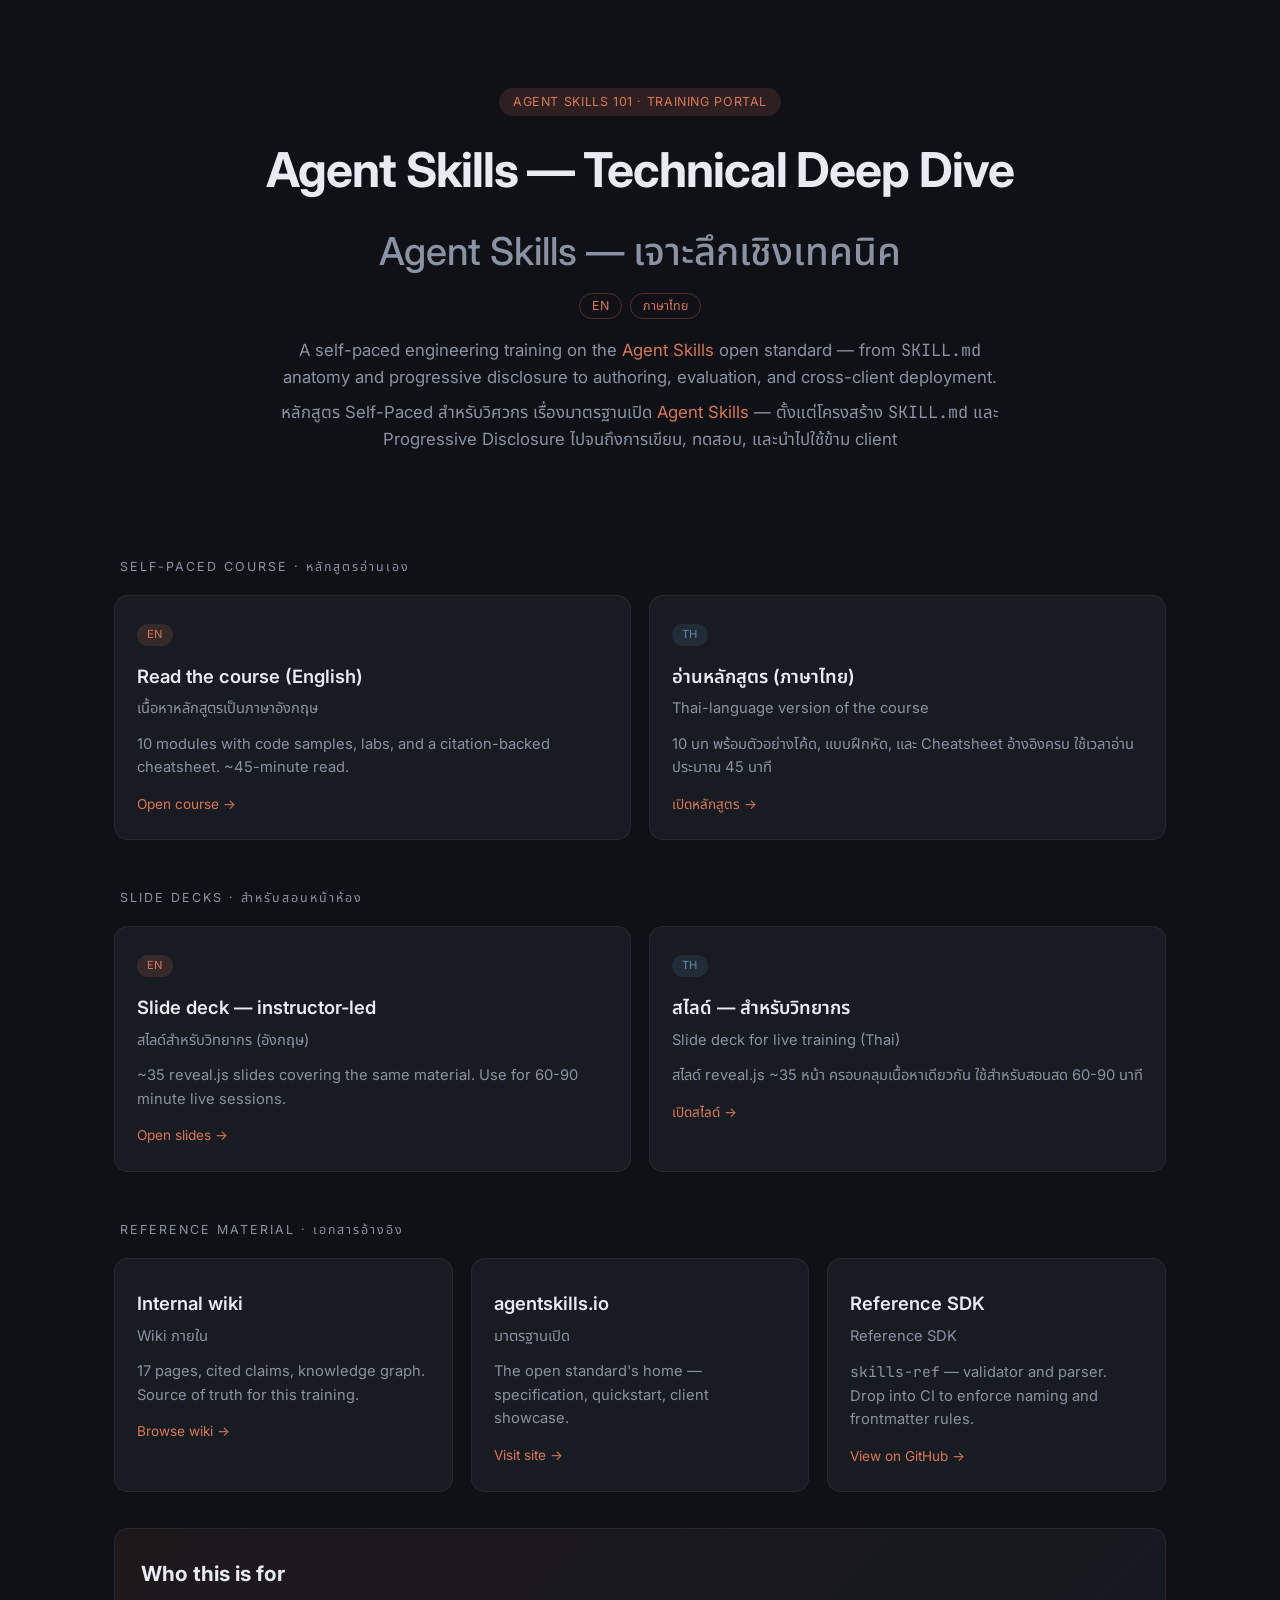
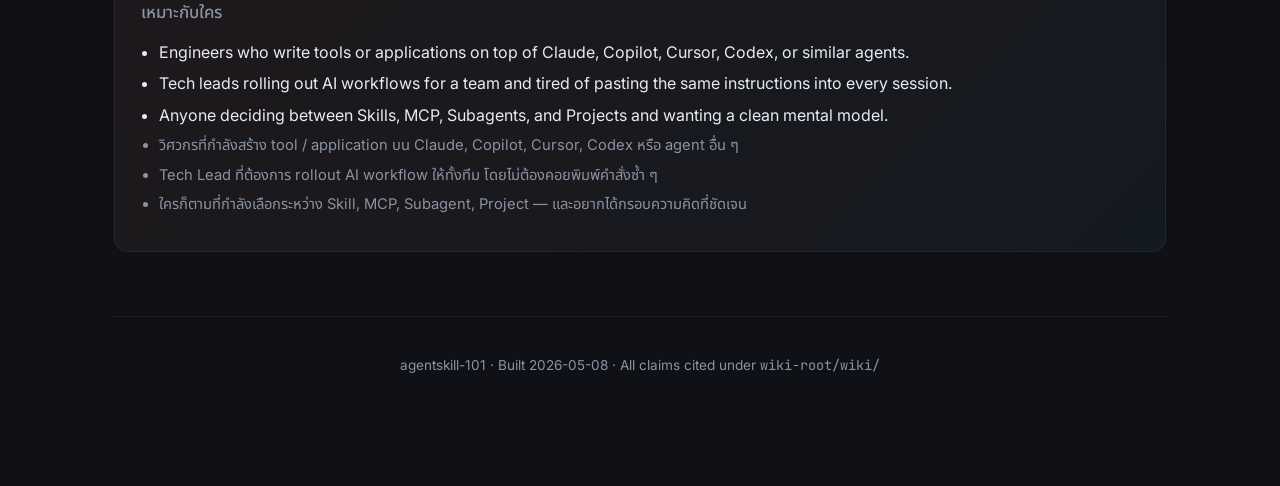
==== index.html @ 0ab31b30 "Initial: Agent Skills 101 training materials Bilingual (EN + TH) self-paced training portal covering" ====
<!doctype html>
<html lang="en">
<head>
<meta charset="utf-8" />
<meta name="viewport" content="width=device-width, initial-scale=1" />
<title>Agent Skills 101 — Training Portal</title>
<meta http-equiv="refresh" content="0; url=wiki-root/web/index.html" />
<link rel="canonical" href="wiki-root/web/index.html" />
<style>
  html, body { background: #0f1116; color: #e8ecf2; font-family: system-ui, sans-serif; margin: 0; height: 100%; display: grid; place-items: center; }
  a { color: #d97757; }
</style>
</head>
<body>
<p>Redirecting to the <a href="wiki-root/web/index.html">Agent Skills 101 training portal</a>…</p>
<script>location.replace("wiki-root/web/index.html");</script>
</body>
</html>
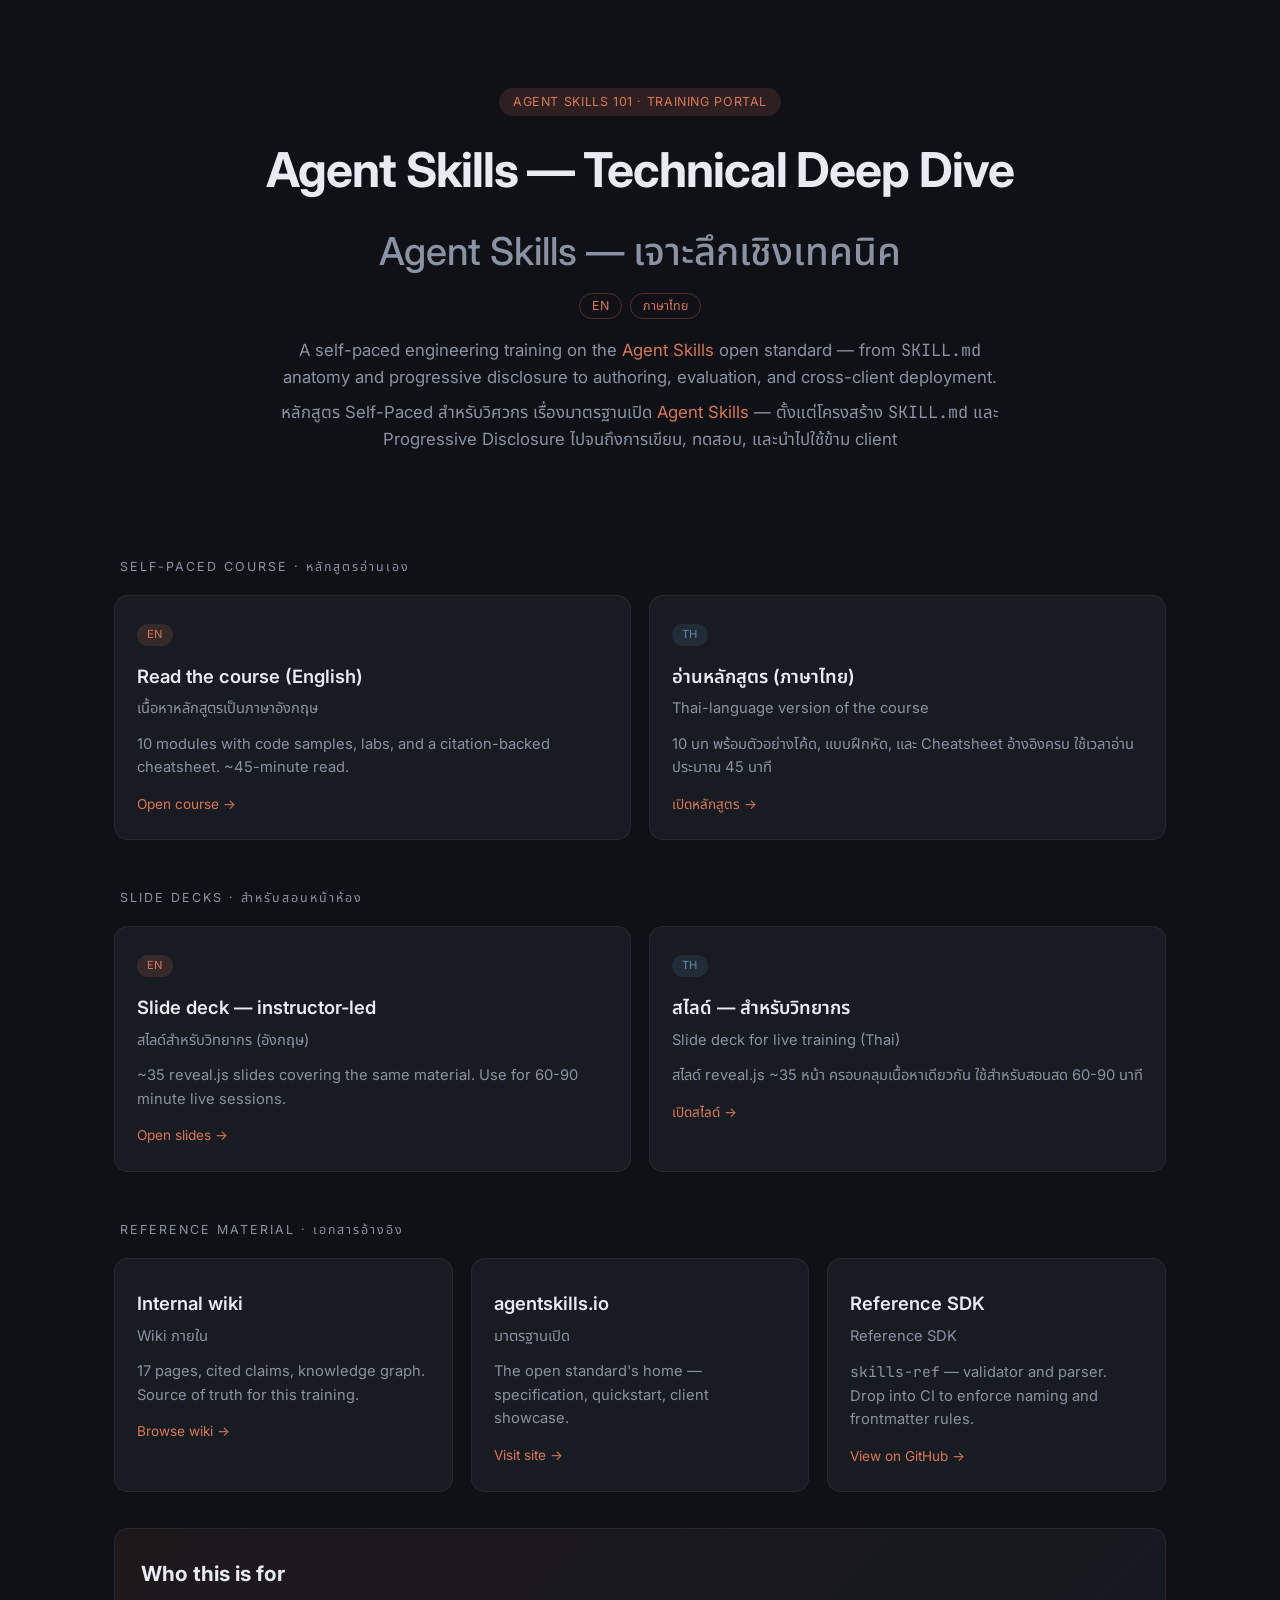
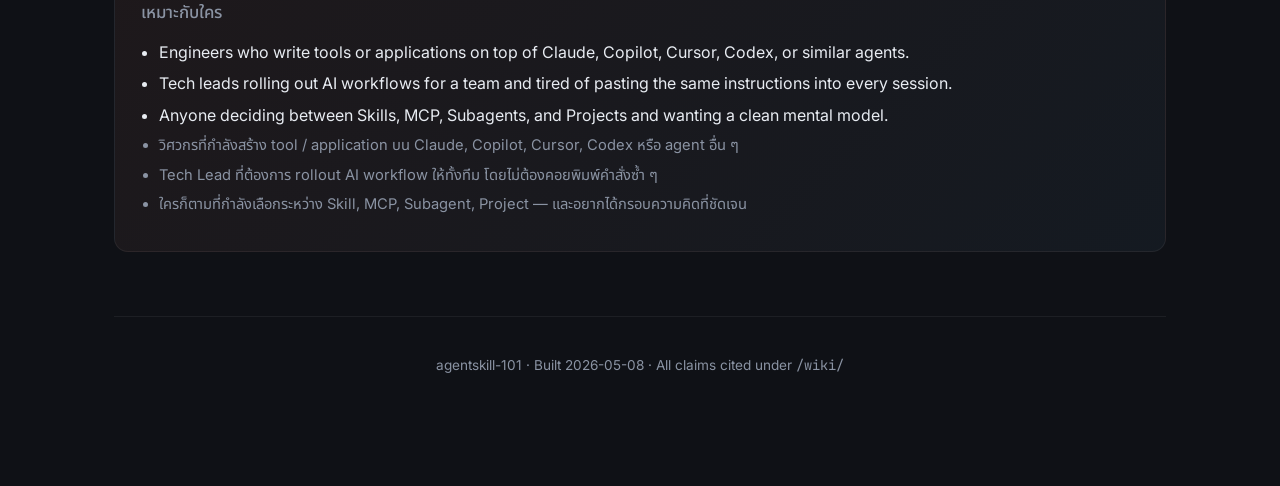
==== commit 4553c80b: "Flatten URLs: drop /wiki-root/web/ prefix The portal, courses, and slides are now at clean top-level" ====
--- a/index.html
+++ b/index.html
@@ -4,15 +4,235 @@
 <meta charset="utf-8" />
 <meta name="viewport" content="width=device-width, initial-scale=1" />
 <title>Agent Skills 101 — Training Portal</title>
-<meta http-equiv="refresh" content="0; url=wiki-root/web/index.html" />
-<link rel="canonical" href="wiki-root/web/index.html" />
+<link rel="preconnect" href="https://fonts.googleapis.com" />
+<link rel="preconnect" href="https://fonts.gstatic.com" crossorigin />
+<link href="https://fonts.googleapis.com/css2?family=Inter:wght@400;500;600;700&family=Noto+Sans+Thai:wght@400;500;600;700&family=JetBrains+Mono:wght@400;500&display=swap" rel="stylesheet" />
 <style>
-  html, body { background: #0f1116; color: #e8ecf2; font-family: system-ui, sans-serif; margin: 0; height: 100%; display: grid; place-items: center; }
-  a { color: #d97757; }
+  :root {
+    --bg: #0f1116;
+    --panel: #181b22;
+    --panel-2: #1f242d;
+    --accent: #d97757;
+    --accent-2: #5d8aa8;
+    --muted: #8a93a3;
+    --text: #e8ecf2;
+    --border: rgba(255,255,255,0.06);
+    --shadow: 0 8px 30px rgba(0,0,0,0.35);
+  }
+  * { box-sizing: border-box; }
+  html, body { margin: 0; padding: 0; }
+  body {
+    font-family: "Inter", "Noto Sans Thai", "Segoe UI", system-ui, -apple-system, sans-serif;
+    background: var(--bg);
+    color: var(--text);
+    line-height: 1.6;
+    min-height: 100vh;
+  }
+  a { color: var(--accent); text-decoration: none; }
+  a:hover { text-decoration: underline; }
+  code, pre { font-family: "JetBrains Mono", "Menlo", monospace; }
+
+  .container { max-width: 1100px; margin: 0 auto; padding: 56px 24px 96px; }
+
+  header.hero {
+    text-align: center;
+    padding: 32px 0 56px;
+  }
+  .pill {
+    display: inline-block;
+    padding: 4px 14px;
+    border-radius: 999px;
+    background: rgba(217,119,87,0.15);
+    color: var(--accent);
+    font-size: 0.78em;
+    letter-spacing: 0.05em;
+    text-transform: uppercase;
+    margin-bottom: 16px;
+  }
+  h1 {
+    font-size: clamp(2rem, 4vw, 3rem);
+    font-weight: 700;
+    margin: 0 0 12px;
+    letter-spacing: -0.02em;
+  }
+  .h1-th { font-size: clamp(1.6rem, 3.4vw, 2.4rem); margin: 0; color: var(--muted); font-weight: 500; }
+  .subtitle { color: var(--muted); font-size: 1.05em; max-width: 720px; margin: 18px auto 0; }
+
+  .section-label {
+    color: var(--muted);
+    font-size: 0.78em;
+    letter-spacing: 0.16em;
+    text-transform: uppercase;
+    margin: 48px 0 18px;
+    padding-left: 6px;
+  }
+
+  .grid { display: grid; gap: 18px; }
+  .grid-2 { grid-template-columns: repeat(auto-fit, minmax(280px, 1fr)); }
+  .grid-3 { grid-template-columns: repeat(auto-fit, minmax(240px, 1fr)); }
+
+  .card {
+    background: var(--panel);
+    border: 1px solid var(--border);
+    border-radius: 14px;
+    padding: 24px 22px;
+    transition: transform .18s ease, border-color .18s ease, background .18s ease;
+    color: var(--text);
+    text-decoration: none;
+    display: block;
+  }
+  .card:hover {
+    transform: translateY(-2px);
+    border-color: rgba(217,119,87,0.4);
+    background: var(--panel-2);
+    text-decoration: none;
+  }
+  .card .lang-tag {
+    display: inline-block;
+    background: rgba(217,119,87,0.15);
+    color: var(--accent);
+    font-size: 0.7em;
+    padding: 2px 10px;
+    border-radius: 999px;
+    margin-bottom: 10px;
+    letter-spacing: 0.04em;
+  }
+  .card .lang-tag.alt { background: rgba(93,138,168,0.15); color: var(--accent-2); }
+  .card h3 { margin: 6px 0 6px; font-size: 1.15em; font-weight: 600; }
+  .card .h3-th { color: var(--muted); font-weight: 400; font-size: 0.92em; margin: 0 0 12px; }
+  .card p { margin: 0; color: var(--muted); font-size: 0.92em; }
+  .card .arrow { color: var(--accent); margin-top: 14px; font-size: 0.85em; }
+
+  .kicker {
+    background: linear-gradient(135deg, rgba(217,119,87,0.08), rgba(93,138,168,0.08));
+    border: 1px solid var(--border);
+    border-radius: 14px;
+    padding: 28px 26px;
+    margin-top: 36px;
+  }
+  .kicker h2 { margin: 0 0 8px; font-size: 1.3em; }
+  .kicker .h2-th { margin: 0 0 12px; color: var(--muted); font-weight: 500; font-size: 1.05em; }
+  .kicker ul { margin: 14px 0 0 18px; padding: 0; color: var(--text); }
+  .kicker li { margin: 6px 0; }
+  .kicker .muted-li { color: var(--muted); font-size: 0.92em; }
+
+  footer {
+    margin-top: 64px;
+    text-align: center;
+    color: var(--muted);
+    font-size: 0.85em;
+    border-top: 1px solid var(--border);
+    padding-top: 24px;
+  }
+
+  /* Bilingual badge in hero */
+  .lang-badges { margin-top: 10px; }
+  .lang-badges span {
+    display: inline-block;
+    margin: 0 4px;
+    font-size: 0.78em;
+    color: var(--accent);
+    border: 1px solid rgba(217,119,87,0.3);
+    border-radius: 999px;
+    padding: 2px 12px;
+  }
+
+  @media (max-width: 640px) {
+    .container { padding: 32px 18px 64px; }
+  }
 </style>
 </head>
 <body>
-<p>Redirecting to the <a href="wiki-root/web/index.html">Agent Skills 101 training portal</a>…</p>
-<script>location.replace("wiki-root/web/index.html");</script>
+<div class="container">
+
+  <header class="hero">
+    <span class="pill">Agent Skills 101 · Training Portal</span>
+    <h1>Agent Skills — Technical Deep Dive</h1>
+    <p class="h1-th">Agent Skills — เจาะลึกเชิงเทคนิค</p>
+    <div class="lang-badges"><span>EN</span><span>ภาษาไทย</span></div>
+    <p class="subtitle">
+      A self-paced engineering training on the <a href="https://agentskills.io">Agent Skills</a> open standard — from <code>SKILL.md</code> anatomy and progressive disclosure to authoring, evaluation, and cross-client deployment.
+    </p>
+    <p class="subtitle" style="margin-top:8px">
+      หลักสูตร Self-Paced สำหรับวิศวกร เรื่องมาตรฐานเปิด <a href="https://agentskills.io">Agent Skills</a> — ตั้งแต่โครงสร้าง <code>SKILL.md</code> และ Progressive Disclosure ไปจนถึงการเขียน, ทดสอบ, และนำไปใช้ข้าม client
+    </p>
+  </header>
+
+  <div class="section-label">Self-paced course · หลักสูตรอ่านเอง</div>
+  <div class="grid grid-2">
+    <a class="card" href="course-en.html">
+      <span class="lang-tag">EN</span>
+      <h3>Read the course (English)</h3>
+      <p class="h3-th">เนื้อหาหลักสูตรเป็นภาษาอังกฤษ</p>
+      <p>10 modules with code samples, labs, and a citation-backed cheatsheet. ~45-minute read.</p>
+      <div class="arrow">Open course →</div>
+    </a>
+    <a class="card" href="course-th.html">
+      <span class="lang-tag alt">TH</span>
+      <h3>อ่านหลักสูตร (ภาษาไทย)</h3>
+      <p class="h3-th">Thai-language version of the course</p>
+      <p>10 บท พร้อมตัวอย่างโค้ด, แบบฝึกหัด, และ Cheatsheet อ้างอิงครบ ใช้เวลาอ่านประมาณ 45 นาที</p>
+      <div class="arrow">เปิดหลักสูตร →</div>
+    </a>
+  </div>
+
+  <div class="section-label">Slide decks · สำหรับสอนหน้าห้อง</div>
+  <div class="grid grid-2">
+    <a class="card" href="slides/training-en.html">
+      <span class="lang-tag">EN</span>
+      <h3>Slide deck — instructor-led</h3>
+      <p class="h3-th">สไลด์สำหรับวิทยากร (อังกฤษ)</p>
+      <p>~35 reveal.js slides covering the same material. Use for 60-90 minute live sessions.</p>
+      <div class="arrow">Open slides →</div>
+    </a>
+    <a class="card" href="slides/training-th.html">
+      <span class="lang-tag alt">TH</span>
+      <h3>สไลด์ — สำหรับวิทยากร</h3>
+      <p class="h3-th">Slide deck for live training (Thai)</p>
+      <p>สไลด์ reveal.js ~35 หน้า ครอบคลุมเนื้อหาเดียวกัน ใช้สำหรับสอนสด 60-90 นาที</p>
+      <div class="arrow">เปิดสไลด์ →</div>
+    </a>
+  </div>
+
+  <div class="section-label">Reference material · เอกสารอ้างอิง</div>
+  <div class="grid grid-3">
+    <a class="card" href="wiki-index.md">
+      <h3>Internal wiki</h3>
+      <p class="h3-th">Wiki ภายใน</p>
+      <p>17 pages, cited claims, knowledge graph. Source of truth for this training.</p>
+      <div class="arrow">Browse wiki →</div>
+    </a>
+    <a class="card" href="https://agentskills.io">
+      <h3>agentskills.io</h3>
+      <p class="h3-th">มาตรฐานเปิด</p>
+      <p>The open standard's home — specification, quickstart, client showcase.</p>
+      <div class="arrow">Visit site →</div>
+    </a>
+    <a class="card" href="https://github.com/agentskills/agentskills">
+      <h3>Reference SDK</h3>
+      <p class="h3-th">Reference SDK</p>
+      <p><code>skills-ref</code> — validator and parser. Drop into CI to enforce naming and frontmatter rules.</p>
+      <div class="arrow">View on GitHub →</div>
+    </a>
+  </div>
+
+  <div class="kicker">
+    <h2>Who this is for</h2>
+    <p class="h2-th">เหมาะกับใคร</p>
+    <ul>
+      <li>Engineers who write tools or applications on top of Claude, Copilot, Cursor, Codex, or similar agents.</li>
+      <li>Tech leads rolling out AI workflows for a team and tired of pasting the same instructions into every session.</li>
+      <li>Anyone deciding between Skills, MCP, Subagents, and Projects and wanting a clean mental model.</li>
+      <li class="muted-li">วิศวกรที่กำลังสร้าง tool / application บน Claude, Copilot, Cursor, Codex หรือ agent อื่น ๆ</li>
+      <li class="muted-li">Tech Lead ที่ต้องการ rollout AI workflow ให้ทั้งทีม โดยไม่ต้องคอยพิมพ์คำสั่งซ้ำ ๆ</li>
+      <li class="muted-li">ใครก็ตามที่กำลังเลือกระหว่าง Skill, MCP, Subagent, Project — และอยากได้กรอบความคิดที่ชัดเจน</li>
+    </ul>
+  </div>
+
+  <footer>
+    <p>agentskill-101 · Built 2026-05-08 · All claims cited under <code>/wiki/</code></p>
+  </footer>
+
+</div>
 </body>
 </html>
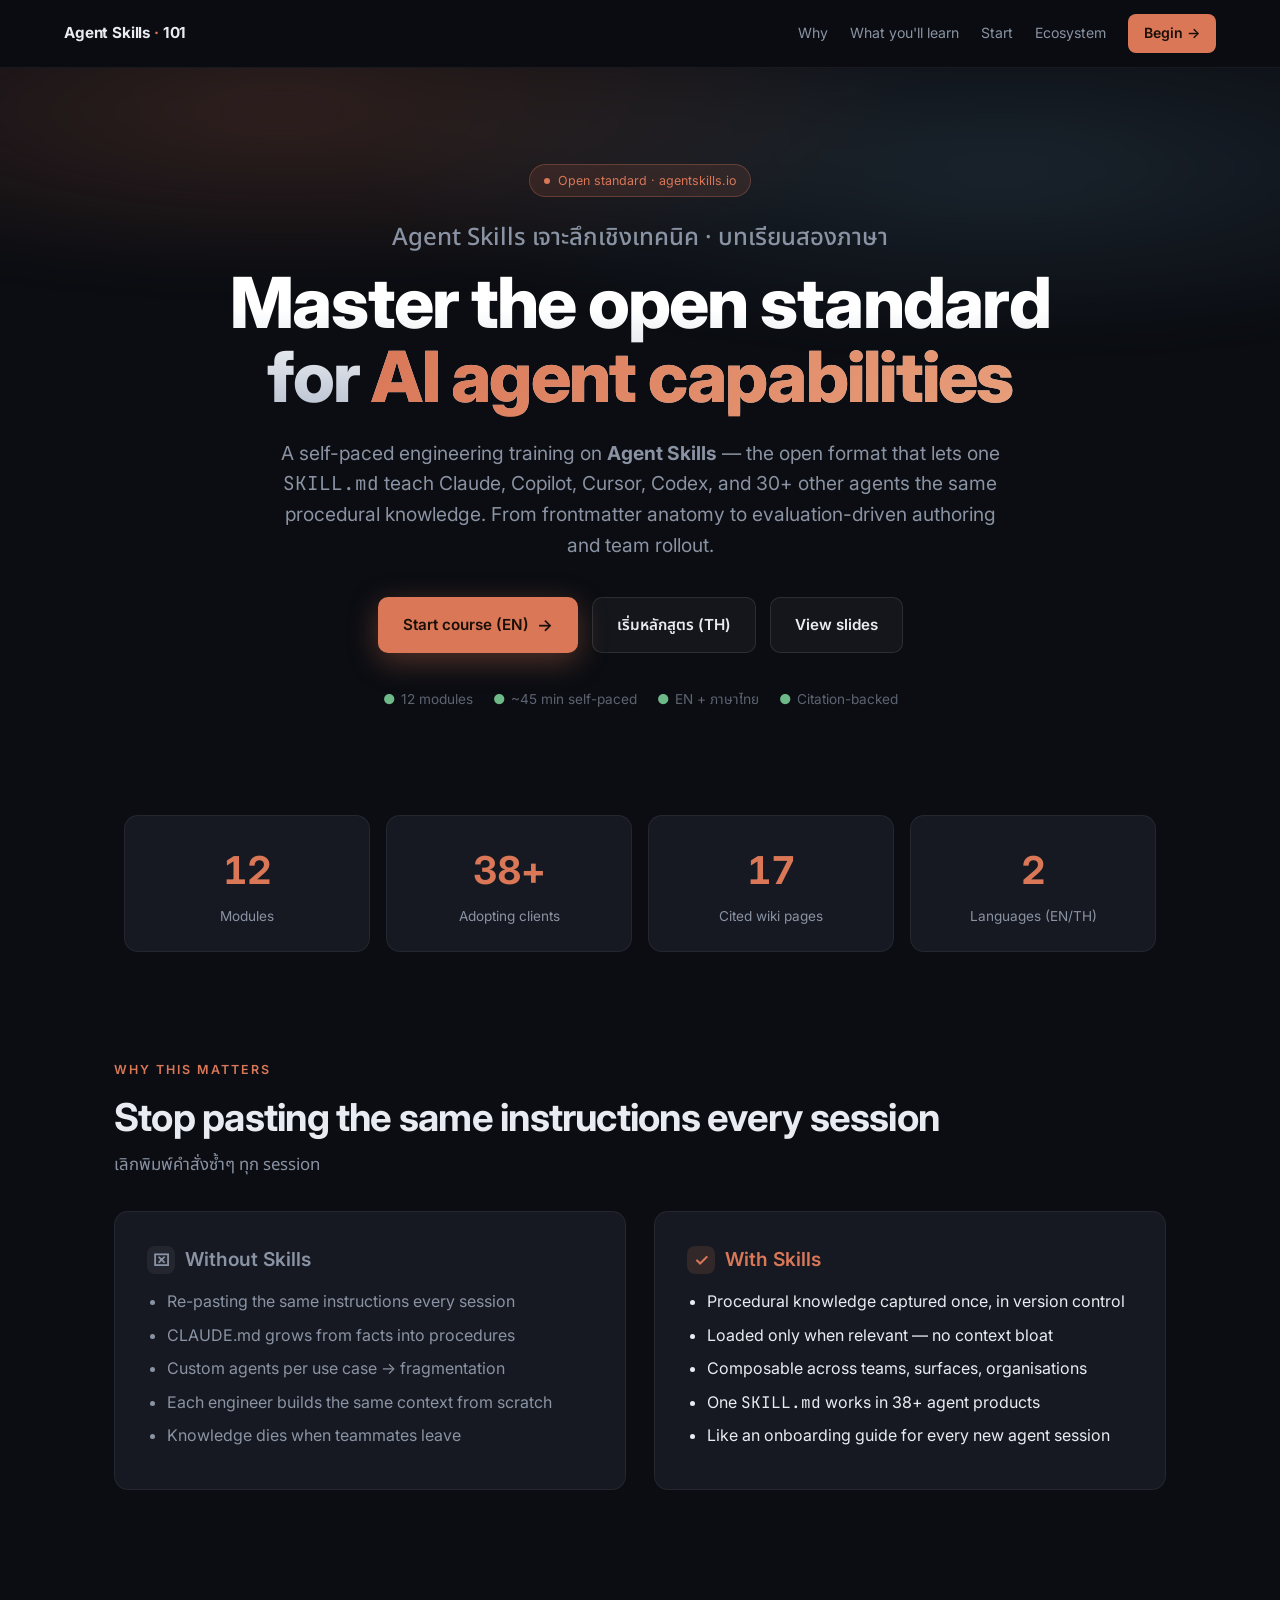
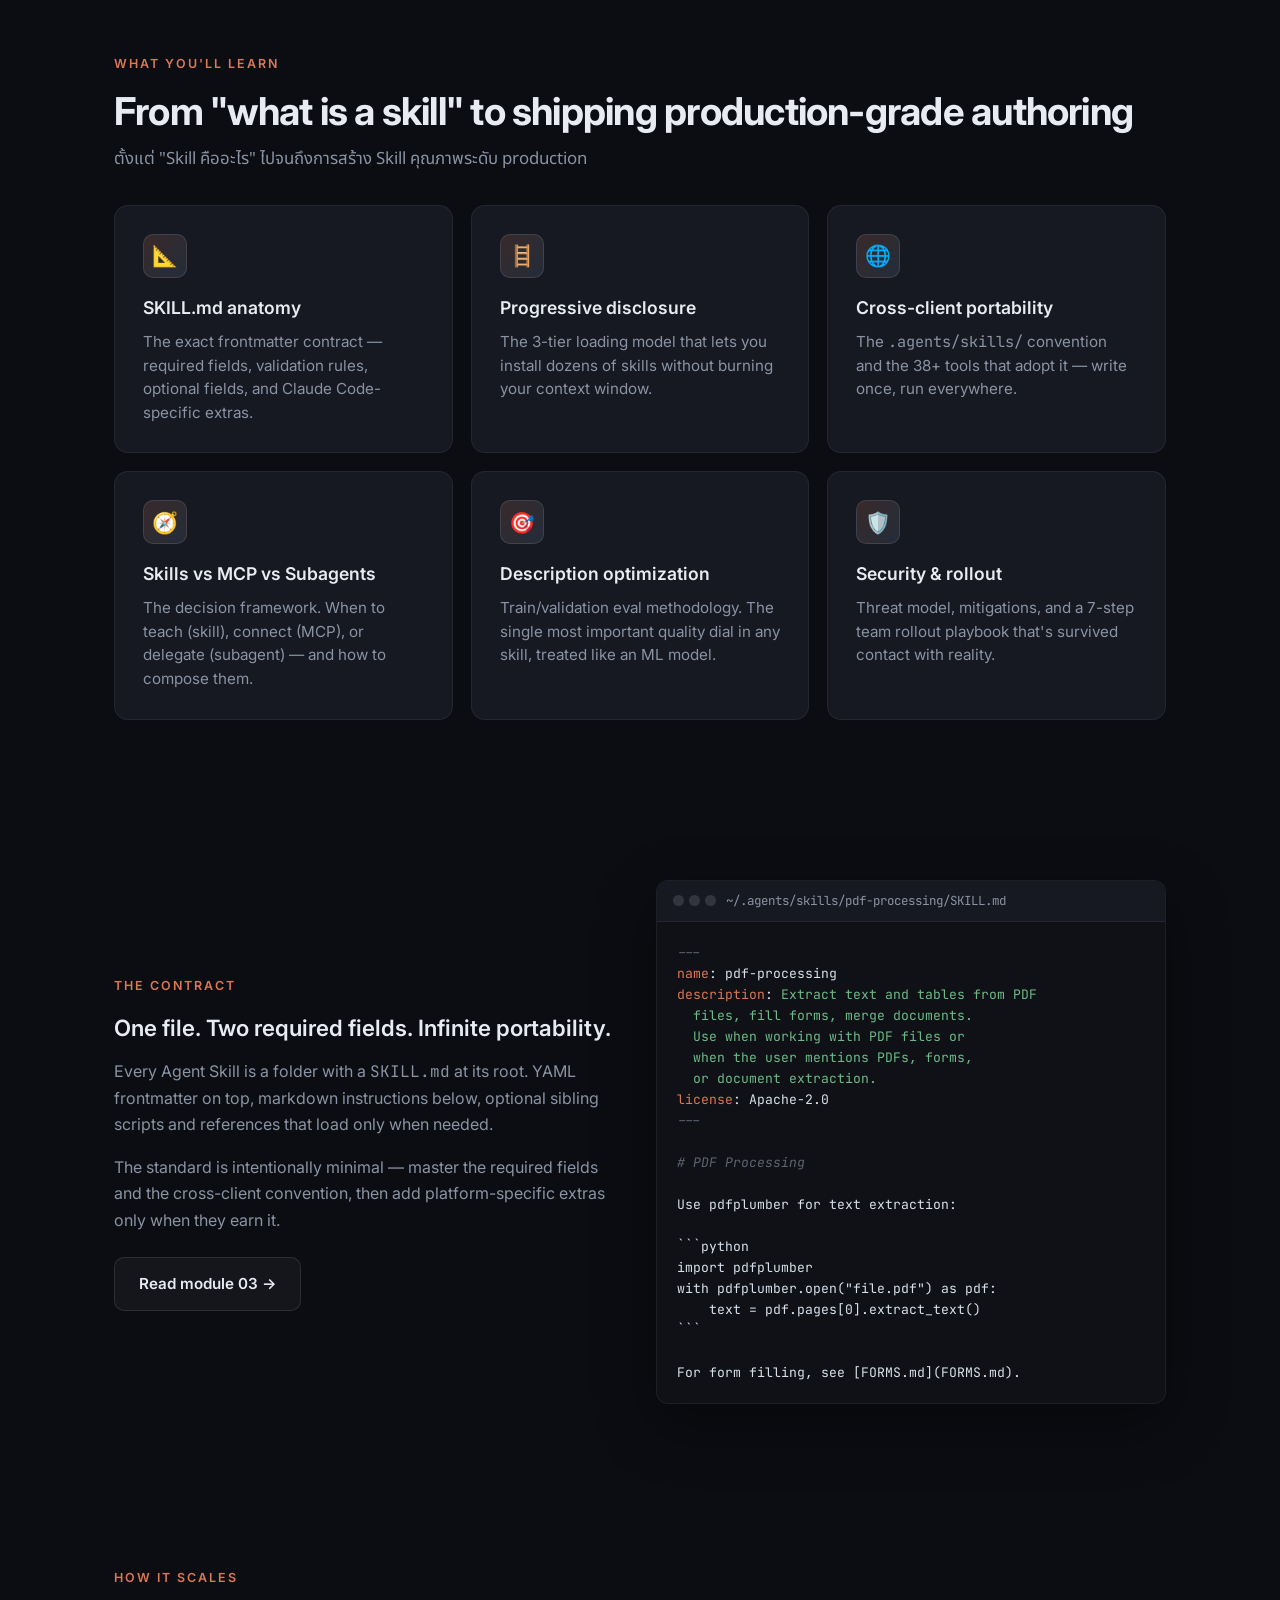
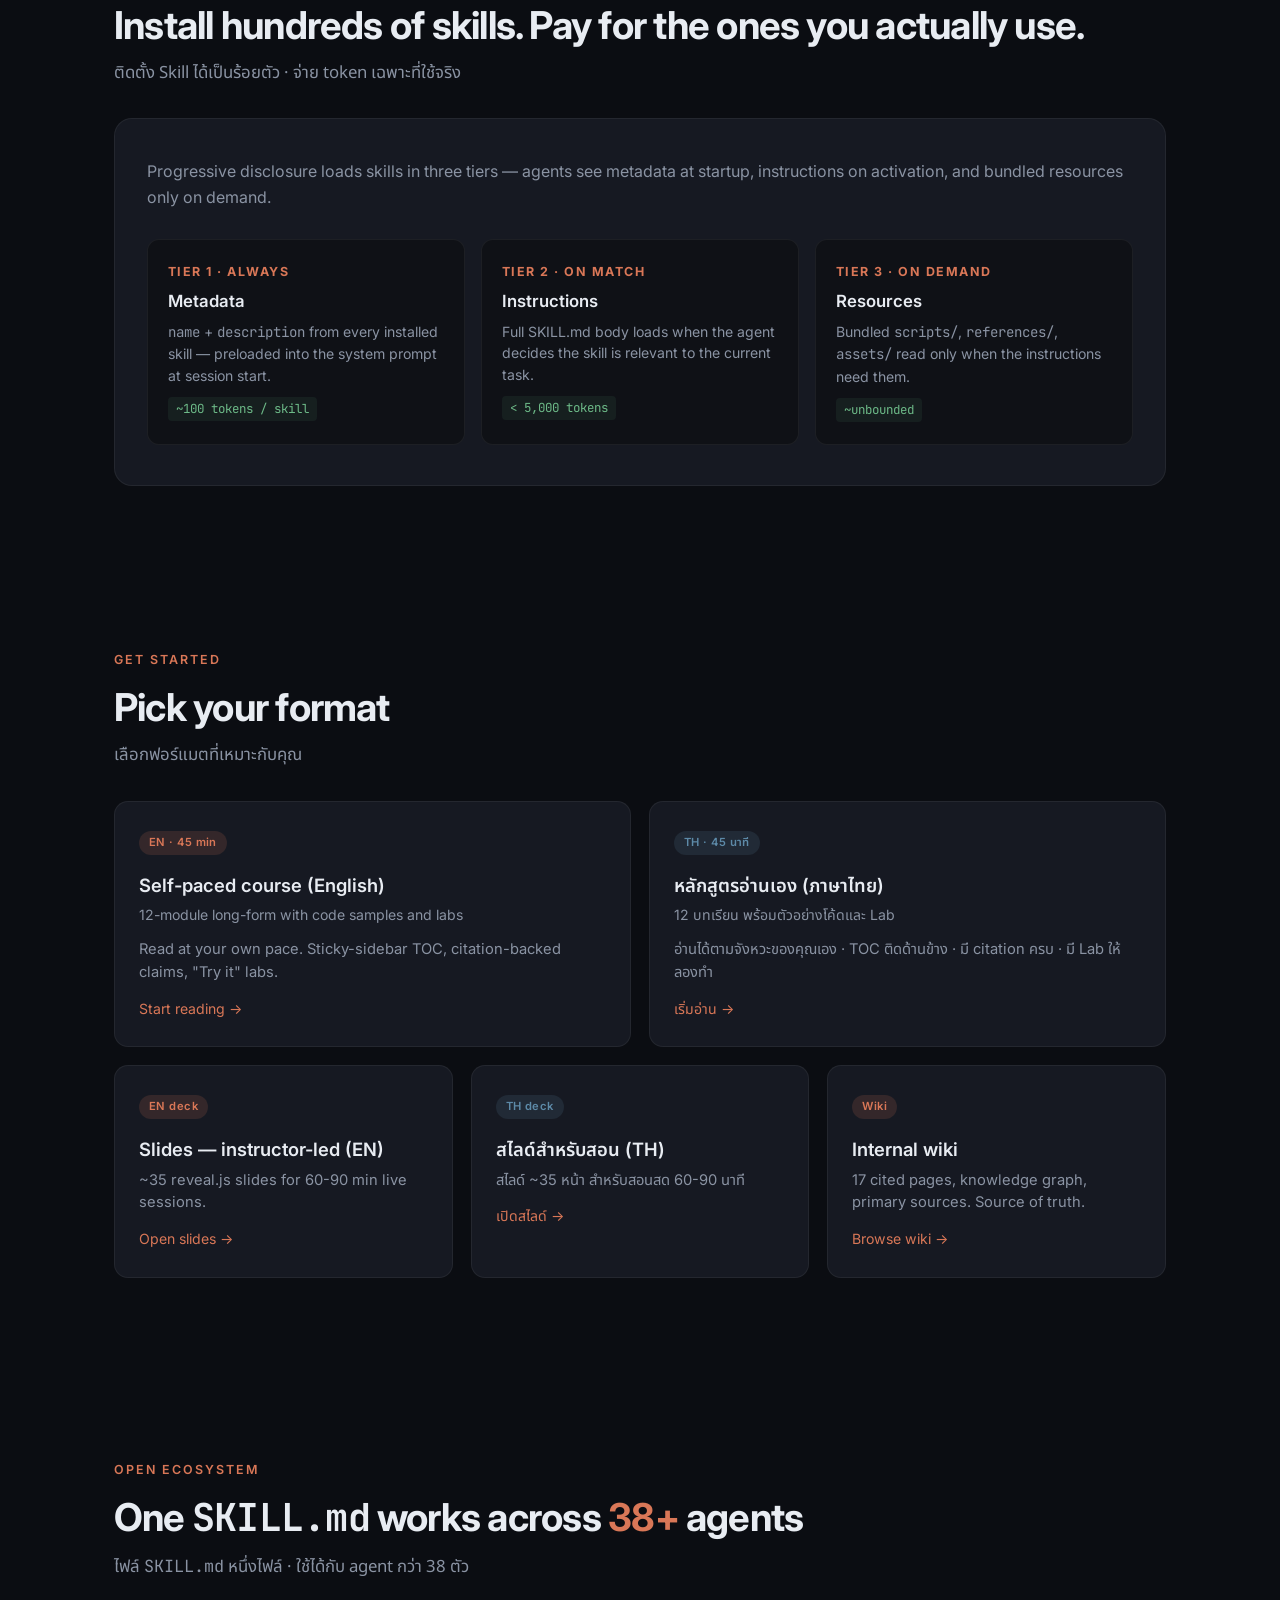
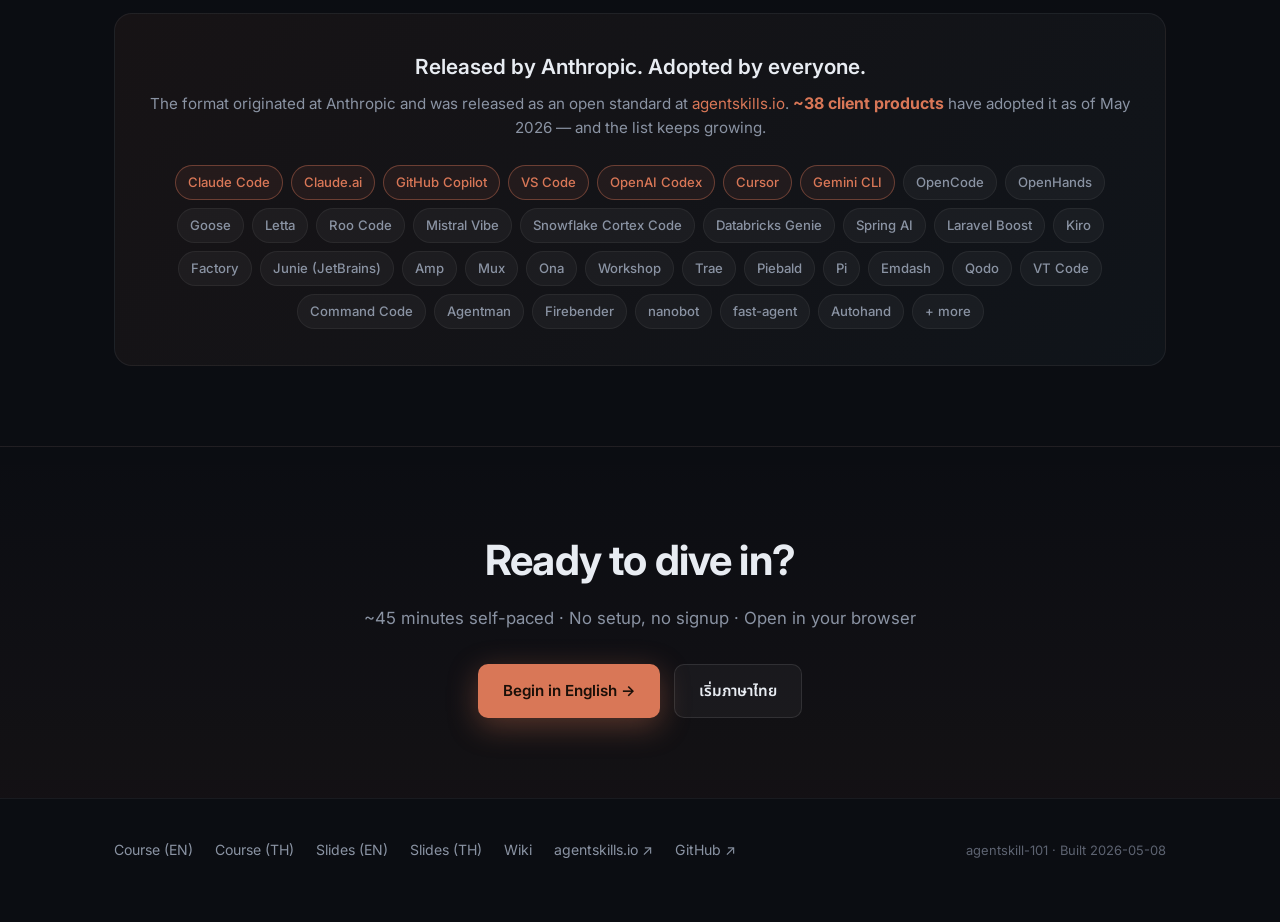
==== commit 276c782a: "Replace functional portal with proper landing page Marketing-style index.html with: - Sticky nav bar" ====
--- a/index.html
+++ b/index.html
@@ -3,236 +3,737 @@
 <head>
 <meta charset="utf-8" />
 <meta name="viewport" content="width=device-width, initial-scale=1" />
-<title>Agent Skills 101 — Training Portal</title>
+<title>Agent Skills 101 — Master the open standard for AI agent capabilities</title>
+<meta name="description" content="Self-paced bilingual (EN/TH) engineering training on the Agent Skills open standard. From SKILL.md anatomy to authoring, evaluation, and cross-client deployment." />
+<meta property="og:title" content="Agent Skills 101 — Technical Deep Dive" />
+<meta property="og:description" content="Bilingual training on Anthropic's Agent Skills open standard. Wiki, slides, and self-paced course." />
+<meta property="og:type" content="website" />
+<meta property="og:url" content="https://supachai-j.github.io/agent-skills-training/" />
+
 <link rel="preconnect" href="https://fonts.googleapis.com" />
 <link rel="preconnect" href="https://fonts.gstatic.com" crossorigin />
-<link href="https://fonts.googleapis.com/css2?family=Inter:wght@400;500;600;700&family=Noto+Sans+Thai:wght@400;500;600;700&family=JetBrains+Mono:wght@400;500&display=swap" rel="stylesheet" />
+<link href="https://fonts.googleapis.com/css2?family=Inter:wght@400;500;600;700;800&family=Noto+Sans+Thai:wght@400;500;600;700&family=JetBrains+Mono:wght@400;500&display=swap" rel="stylesheet" />
+
 <style>
   :root {
-    --bg: #0f1116;
-    --panel: #181b22;
-    --panel-2: #1f242d;
+    --bg: #0b0d12;
+    --bg-2: #0f1116;
+    --panel: #161922;
+    --panel-2: #1c2030;
     --accent: #d97757;
+    --accent-glow: rgba(217,119,87,0.35);
     --accent-2: #5d8aa8;
+    --accent-3: #6dba88;
     --muted: #8a93a3;
+    --muted-2: #5d6371;
     --text: #e8ecf2;
     --border: rgba(255,255,255,0.06);
-    --shadow: 0 8px 30px rgba(0,0,0,0.35);
+    --border-2: rgba(255,255,255,0.10);
   }
   * { box-sizing: border-box; }
+  html { scroll-behavior: smooth; }
   html, body { margin: 0; padding: 0; }
   body {
     font-family: "Inter", "Noto Sans Thai", "Segoe UI", system-ui, -apple-system, sans-serif;
     background: var(--bg);
     color: var(--text);
     line-height: 1.6;
-    min-height: 100vh;
+    overflow-x: hidden;
   }
   a { color: var(--accent); text-decoration: none; }
   a:hover { text-decoration: underline; }
-  code, pre { font-family: "JetBrains Mono", "Menlo", monospace; }
-
-  .container { max-width: 1100px; margin: 0 auto; padding: 56px 24px 96px; }
-
-  header.hero {
+  code { font-family: "JetBrains Mono", "Menlo", monospace; }
+
+  /* ================ NAV ================ */
+  nav.top {
+    position: sticky; top: 0; z-index: 50;
+    background: rgba(11,13,18,0.85);
+    backdrop-filter: blur(14px);
+    -webkit-backdrop-filter: blur(14px);
+    border-bottom: 1px solid var(--border);
+  }
+  nav.top .inner {
+    max-width: 1200px; margin: 0 auto; padding: 14px 24px;
+    display: flex; align-items: center; justify-content: space-between;
+  }
+  nav.top .brand {
+    font-weight: 700; letter-spacing: -0.01em;
+    font-size: 0.95em;
+  }
+  nav.top .brand .dot { color: var(--accent); }
+  nav.top .links { display: flex; gap: 22px; align-items: center; font-size: 0.88em; }
+  nav.top .links a { color: var(--muted); }
+  nav.top .links a:hover { color: var(--text); text-decoration: none; }
+  nav.top .cta {
+    background: var(--accent); color: #1a0f08 !important;
+    padding: 8px 16px; border-radius: 8px; font-weight: 600;
+  }
+  nav.top .cta:hover { background: #e88563; text-decoration: none; }
+  @media (max-width: 720px) {
+    nav.top .links { gap: 14px; }
+    nav.top .links .hide-sm { display: none; }
+  }
+
+  /* ================ HERO ================ */
+  .hero {
+    position: relative;
+    padding: 96px 24px 80px;
     text-align: center;
-    padding: 32px 0 56px;
-  }
-  .pill {
-    display: inline-block;
-    padding: 4px 14px;
-    border-radius: 999px;
-    background: rgba(217,119,87,0.15);
+    overflow: hidden;
+  }
+  .hero::before {
+    content: "";
+    position: absolute; inset: -10% -20% 30% -20%;
+    background:
+      radial-gradient(ellipse 60% 50% at 30% 20%, rgba(217,119,87,0.18), transparent 60%),
+      radial-gradient(ellipse 60% 50% at 70% 30%, rgba(93,138,168,0.18), transparent 60%);
+    filter: blur(20px);
+    pointer-events: none;
+    z-index: 0;
+  }
+  .hero > * { position: relative; z-index: 1; }
+  .hero .badge {
+    display: inline-flex; align-items: center; gap: 8px;
+    padding: 6px 14px; border-radius: 999px;
+    background: rgba(217,119,87,0.12);
+    border: 1px solid rgba(217,119,87,0.3);
     color: var(--accent);
     font-size: 0.78em;
-    letter-spacing: 0.05em;
-    text-transform: uppercase;
+    margin-bottom: 22px;
+  }
+  .hero .badge .dot { width: 6px; height: 6px; border-radius: 50%; background: var(--accent); animation: pulse 2s ease-in-out infinite; }
+  @keyframes pulse { 0%,100% { opacity: 1; } 50% { opacity: 0.4; } }
+  .hero h1 {
+    font-size: clamp(2.4rem, 6vw, 4.4rem);
+    font-weight: 800;
+    line-height: 1.05;
+    letter-spacing: -0.025em;
+    margin: 0 0 14px;
+    background: linear-gradient(180deg, #ffffff 30%, #b8c1d0 100%);
+    -webkit-background-clip: text;
+    background-clip: text;
+    -webkit-text-fill-color: transparent;
+  }
+  .hero h1 .accent {
+    background: linear-gradient(135deg, #d97757 0%, #e89e7a 100%);
+    -webkit-background-clip: text;
+    background-clip: text;
+    -webkit-text-fill-color: transparent;
+  }
+  .hero .h1-th {
+    font-size: clamp(1.1rem, 2.5vw, 1.5rem);
+    color: var(--muted);
+    font-weight: 500;
+    margin: 0 0 8px;
+    font-family: "Noto Sans Thai", "Inter", sans-serif;
+  }
+  .hero .lede {
+    max-width: 720px; margin: 24px auto 36px;
+    font-size: clamp(1.05rem, 1.5vw, 1.2rem);
+    color: var(--muted);
+    line-height: 1.6;
+  }
+  .hero .ctas { display: flex; flex-wrap: wrap; gap: 14px; justify-content: center; }
+  .btn {
+    display: inline-flex; align-items: center; gap: 8px;
+    padding: 14px 24px; border-radius: 10px;
+    font-weight: 600; font-size: 0.95em;
+    border: 1px solid transparent;
+    transition: transform .12s ease, background .12s ease, border-color .12s ease;
+  }
+  .btn:hover { text-decoration: none; transform: translateY(-1px); }
+  .btn.primary {
+    background: var(--accent); color: #1a0f08;
+    box-shadow: 0 8px 30px var(--accent-glow);
+  }
+  .btn.primary:hover { background: #e88563; }
+  .btn.ghost {
+    background: rgba(255,255,255,0.04);
+    color: var(--text);
+    border-color: var(--border-2);
+  }
+  .btn.ghost:hover { background: rgba(255,255,255,0.08); border-color: rgba(255,255,255,0.18); }
+  .btn .arrow { font-size: 1.1em; }
+  .hero .meta-row {
+    display: flex; flex-wrap: wrap; gap: 20px; justify-content: center;
+    margin-top: 36px; font-size: 0.85em; color: var(--muted-2);
+  }
+  .hero .meta-row span { display: inline-flex; gap: 6px; align-items: center; }
+  .hero .meta-row .ok { color: var(--accent-3); }
+
+  /* ================ STATS ================ */
+  .stats {
+    max-width: 1080px; margin: 0 auto; padding: 24px;
+    display: grid; grid-template-columns: repeat(4, 1fr); gap: 16px;
+  }
+  .stat {
+    background: var(--panel);
+    border: 1px solid var(--border);
+    border-radius: 14px;
+    padding: 24px 20px;
+    text-align: center;
+  }
+  .stat .num {
+    font-size: 2.4rem; font-weight: 700; letter-spacing: -0.02em;
+    color: var(--accent);
+    font-feature-settings: "tnum";
+  }
+  .stat .label { color: var(--muted); font-size: 0.85em; margin-top: 4px; }
+  @media (max-width: 720px) { .stats { grid-template-columns: repeat(2, 1fr); } }
+
+  /* ================ SECTION ================ */
+  section.block { max-width: 1100px; margin: 0 auto; padding: 80px 24px; }
+  .section-label {
+    display: inline-block;
+    color: var(--accent); font-size: 0.78em;
+    letter-spacing: 0.16em; text-transform: uppercase;
+    font-weight: 600; margin-bottom: 14px;
+  }
+  h2.section-title {
+    font-size: clamp(1.8rem, 3.5vw, 2.4rem);
+    font-weight: 700;
+    letter-spacing: -0.02em;
+    margin: 0 0 12px;
+    line-height: 1.2;
+  }
+  .section-th {
+    color: var(--muted); font-size: 1.05em; margin: 0 0 32px;
+    font-family: "Noto Sans Thai", "Inter", sans-serif;
+  }
+
+  /* ================ WHY ================ */
+  .why { display: grid; grid-template-columns: 1fr 1fr; gap: 28px; }
+  .why .col {
+    background: var(--panel);
+    border: 1px solid var(--border);
+    border-radius: 14px;
+    padding: 32px;
+  }
+  .why .col h3 {
+    font-size: 1.2rem; margin: 0 0 14px; font-weight: 600;
+    display: flex; align-items: center; gap: 10px;
+  }
+  .why .col.before h3 { color: var(--muted); }
+  .why .col.after h3 { color: var(--accent); }
+  .why .col h3 .icon {
+    width: 28px; height: 28px; border-radius: 8px;
+    display: inline-grid; place-items: center;
+    font-size: 0.9em;
+  }
+  .why .col.before h3 .icon { background: rgba(255,255,255,0.06); }
+  .why .col.after h3 .icon { background: rgba(217,119,87,0.15); color: var(--accent); }
+  .why .col ul { margin: 0; padding-left: 20px; color: var(--muted); }
+  .why .col ul li { margin: 8px 0; }
+  .why .col.after ul li { color: var(--text); }
+  @media (max-width: 720px) { .why { grid-template-columns: 1fr; } }
+
+  /* ================ FEATURES ================ */
+  .features {
+    display: grid; grid-template-columns: repeat(3, 1fr); gap: 18px;
+  }
+  .feature {
+    background: var(--panel);
+    border: 1px solid var(--border);
+    border-radius: 14px;
+    padding: 28px;
+    transition: border-color .15s ease, transform .15s ease;
+  }
+  .feature:hover { border-color: rgba(217,119,87,0.3); transform: translateY(-2px); }
+  .feature .ico {
+    width: 44px; height: 44px; border-radius: 10px;
+    background: linear-gradient(135deg, rgba(217,119,87,0.18), rgba(93,138,168,0.18));
+    border: 1px solid var(--border-2);
+    display: grid; place-items: center;
+    font-size: 1.3em;
     margin-bottom: 16px;
   }
-  h1 {
-    font-size: clamp(2rem, 4vw, 3rem);
-    font-weight: 700;
-    margin: 0 0 12px;
-    letter-spacing: -0.02em;
-  }
-  .h1-th { font-size: clamp(1.6rem, 3.4vw, 2.4rem); margin: 0; color: var(--muted); font-weight: 500; }
-  .subtitle { color: var(--muted); font-size: 1.05em; max-width: 720px; margin: 18px auto 0; }
-
-  .section-label {
-    color: var(--muted);
-    font-size: 0.78em;
-    letter-spacing: 0.16em;
-    text-transform: uppercase;
-    margin: 48px 0 18px;
-    padding-left: 6px;
-  }
-
-  .grid { display: grid; gap: 18px; }
-  .grid-2 { grid-template-columns: repeat(auto-fit, minmax(280px, 1fr)); }
-  .grid-3 { grid-template-columns: repeat(auto-fit, minmax(240px, 1fr)); }
-
-  .card {
+  .feature h3 { margin: 0 0 8px; font-size: 1.1rem; font-weight: 600; }
+  .feature p { margin: 0; color: var(--muted); font-size: 0.95em; line-height: 1.55; }
+  @media (max-width: 900px) { .features { grid-template-columns: repeat(2, 1fr); } }
+  @media (max-width: 600px) { .features { grid-template-columns: 1fr; } }
+
+  /* ================ CODE PREVIEW ================ */
+  .code-preview {
+    display: grid; grid-template-columns: 1fr 1fr; gap: 32px; align-items: center;
+  }
+  .code-preview .text h3 {
+    font-size: 1.4rem; margin: 0 0 12px; font-weight: 600;
+  }
+  .code-preview .text p {
+    color: var(--muted); margin: 0 0 16px; line-height: 1.65;
+  }
+  .code-preview .code {
+    background: var(--bg-2);
+    border: 1px solid var(--border);
+    border-radius: 12px;
+    overflow: hidden;
+    box-shadow: 0 20px 60px rgba(0,0,0,0.4);
+  }
+  .code-preview .code-head {
     background: var(--panel);
+    border-bottom: 1px solid var(--border);
+    padding: 10px 16px;
+    display: flex; align-items: center; gap: 10px;
+    font-size: 0.78em; color: var(--muted);
+    font-family: "JetBrains Mono", monospace;
+  }
+  .code-preview .code-head .dots { display: flex; gap: 5px; }
+  .code-preview .code-head .dot { width: 11px; height: 11px; border-radius: 50%; background: rgba(255,255,255,0.12); }
+  .code-preview .code pre {
+    margin: 0; padding: 20px; overflow-x: auto;
+    font-family: "JetBrains Mono", monospace;
+    font-size: 0.82em; line-height: 1.6;
+    color: #d8e0eb;
+  }
+  .code-preview .code .k { color: var(--accent); }
+  .code-preview .code .s { color: var(--accent-3); }
+  .code-preview .code .c { color: var(--muted-2); font-style: italic; }
+  @media (max-width: 800px) { .code-preview { grid-template-columns: 1fr; } }
+
+  /* ================ COURSE CARDS ================ */
+  .start-grid { display: grid; grid-template-columns: 1fr 1fr; gap: 18px; margin-bottom: 18px; }
+  .start-grid.three { grid-template-columns: repeat(3, 1fr); }
+  .start-card {
+    background: var(--panel);
     border: 1px solid var(--border);
     border-radius: 14px;
-    padding: 24px 22px;
-    transition: transform .18s ease, border-color .18s ease, background .18s ease;
+    padding: 26px 24px;
     color: var(--text);
     text-decoration: none;
+    transition: transform .15s ease, border-color .15s ease, background .15s ease;
     display: block;
   }
-  .card:hover {
+  .start-card:hover {
     transform: translateY(-2px);
-    border-color: rgba(217,119,87,0.4);
     background: var(--panel-2);
+    border-color: rgba(217,119,87,0.3);
     text-decoration: none;
   }
-  .card .lang-tag {
+  .start-card .lang {
     display: inline-block;
     background: rgba(217,119,87,0.15);
     color: var(--accent);
-    font-size: 0.7em;
-    padding: 2px 10px;
-    border-radius: 999px;
-    margin-bottom: 10px;
-    letter-spacing: 0.04em;
-  }
-  .card .lang-tag.alt { background: rgba(93,138,168,0.15); color: var(--accent-2); }
-  .card h3 { margin: 6px 0 6px; font-size: 1.15em; font-weight: 600; }
-  .card .h3-th { color: var(--muted); font-weight: 400; font-size: 0.92em; margin: 0 0 12px; }
-  .card p { margin: 0; color: var(--muted); font-size: 0.92em; }
-  .card .arrow { color: var(--accent); margin-top: 14px; font-size: 0.85em; }
-
-  .kicker {
-    background: linear-gradient(135deg, rgba(217,119,87,0.08), rgba(93,138,168,0.08));
-    border: 1px solid var(--border);
-    border-radius: 14px;
-    padding: 28px 26px;
-    margin-top: 36px;
-  }
-  .kicker h2 { margin: 0 0 8px; font-size: 1.3em; }
-  .kicker .h2-th { margin: 0 0 12px; color: var(--muted); font-weight: 500; font-size: 1.05em; }
-  .kicker ul { margin: 14px 0 0 18px; padding: 0; color: var(--text); }
-  .kicker li { margin: 6px 0; }
-  .kicker .muted-li { color: var(--muted); font-size: 0.92em; }
-
+    font-size: 0.7em; padding: 3px 10px; border-radius: 999px;
+    margin-bottom: 12px; letter-spacing: 0.04em; font-weight: 600;
+  }
+  .start-card .lang.alt { background: rgba(93,138,168,0.15); color: var(--accent-2); }
+  .start-card h3 { margin: 4px 0 4px; font-size: 1.15em; font-weight: 600; }
+  .start-card .h3-sub { color: var(--muted); font-size: 0.88em; margin: 0 0 12px; }
+  .start-card p { margin: 0; color: var(--muted); font-size: 0.92em; line-height: 1.55; }
+  .start-card .arrow { color: var(--accent); margin-top: 14px; font-size: 0.88em; }
+  @media (max-width: 720px) {
+    .start-grid, .start-grid.three { grid-template-columns: 1fr; }
+  }
+
+  /* ================ ECOSYSTEM ================ */
+  .eco-wrap {
+    background: linear-gradient(135deg, rgba(217,119,87,0.06), rgba(93,138,168,0.06));
+    border: 1px solid var(--border);
+    border-radius: 18px;
+    padding: 36px 28px;
+    text-align: center;
+  }
+  .eco-wrap h3 {
+    font-size: 1.3rem; margin: 0 0 8px; font-weight: 600;
+  }
+  .eco-wrap .sub { color: var(--muted); margin: 0 0 24px; font-size: 0.95em; }
+  .eco-wrap .count {
+    display: inline-block;
+    color: var(--accent);
+    font-weight: 700; font-size: 1.05em;
+  }
+  .eco-pills {
+    display: flex; flex-wrap: wrap; gap: 8px; justify-content: center;
+  }
+  .eco-pill {
+    padding: 6px 12px; border-radius: 999px;
+    background: rgba(255,255,255,0.04);
+    border: 1px solid var(--border);
+    color: var(--muted); font-size: 0.82em;
+    font-weight: 500;
+    transition: color .15s, border-color .15s, background .15s;
+  }
+  .eco-pill:hover { color: var(--text); border-color: var(--accent); background: rgba(217,119,87,0.06); }
+  .eco-pill.featured { color: var(--accent); border-color: rgba(217,119,87,0.4); background: rgba(217,119,87,0.08); }
+
+  /* ================ HOW IT WORKS ================ */
+  .how {
+    background: var(--panel);
+    border: 1px solid var(--border);
+    border-radius: 18px;
+    padding: 40px 32px;
+  }
+  .how-grid { display: grid; grid-template-columns: repeat(3, 1fr); gap: 16px; margin-top: 28px; }
+  .how-step {
+    background: var(--bg-2);
+    border: 1px solid var(--border);
+    border-radius: 12px;
+    padding: 22px 20px;
+    position: relative;
+  }
+  .how-step .lvl {
+    color: var(--accent); font-weight: 700; font-size: 0.78em;
+    letter-spacing: 0.12em; text-transform: uppercase;
+    margin-bottom: 6px;
+  }
+  .how-step h4 { margin: 0 0 6px; font-size: 1.05em; font-weight: 600; }
+  .how-step p { margin: 0 0 8px; color: var(--muted); font-size: 0.88em; line-height: 1.55; }
+  .how-step .cost {
+    display: inline-block; font-family: "JetBrains Mono", monospace;
+    font-size: 0.78em; color: var(--accent-3);
+    background: rgba(109,186,136,0.08);
+    padding: 2px 8px; border-radius: 4px;
+  }
+  @media (max-width: 720px) { .how-grid { grid-template-columns: 1fr; } }
+
+  /* ================ FINAL CTA ================ */
+  .final-cta {
+    text-align: center;
+    padding: 80px 24px;
+    background: linear-gradient(180deg, transparent 0%, rgba(217,119,87,0.04) 100%);
+    border-top: 1px solid var(--border);
+    border-bottom: 1px solid var(--border);
+  }
+  .final-cta h2 {
+    font-size: clamp(1.8rem, 4vw, 2.6rem);
+    margin: 0 0 12px;
+    font-weight: 700;
+    letter-spacing: -0.02em;
+  }
+  .final-cta p { color: var(--muted); margin: 0 0 32px; font-size: 1.05em; }
+  .final-cta .ctas { display: flex; gap: 14px; justify-content: center; flex-wrap: wrap; }
+
+  /* ================ FOOTER ================ */
   footer {
-    margin-top: 64px;
-    text-align: center;
-    color: var(--muted);
-    font-size: 0.85em;
-    border-top: 1px solid var(--border);
-    padding-top: 24px;
-  }
-
-  /* Bilingual badge in hero */
-  .lang-badges { margin-top: 10px; }
-  .lang-badges span {
-    display: inline-block;
-    margin: 0 4px;
-    font-size: 0.78em;
-    color: var(--accent);
-    border: 1px solid rgba(217,119,87,0.3);
-    border-radius: 999px;
-    padding: 2px 12px;
-  }
-
-  @media (max-width: 640px) {
-    .container { padding: 32px 18px 64px; }
-  }
+    max-width: 1100px; margin: 0 auto; padding: 40px 24px 60px;
+    color: var(--muted); font-size: 0.88em;
+    display: flex; flex-wrap: wrap; gap: 20px;
+    justify-content: space-between; align-items: center;
+  }
+  footer .links { display: flex; gap: 22px; flex-wrap: wrap; }
+  footer .links a { color: var(--muted); }
+  footer .links a:hover { color: var(--text); }
+  footer .built { color: var(--muted-2); font-size: 0.92em; }
 </style>
 </head>
 <body>
-<div class="container">
-
-  <header class="hero">
-    <span class="pill">Agent Skills 101 · Training Portal</span>
-    <h1>Agent Skills — Technical Deep Dive</h1>
-    <p class="h1-th">Agent Skills — เจาะลึกเชิงเทคนิค</p>
-    <div class="lang-badges"><span>EN</span><span>ภาษาไทย</span></div>
-    <p class="subtitle">
-      A self-paced engineering training on the <a href="https://agentskills.io">Agent Skills</a> open standard — from <code>SKILL.md</code> anatomy and progressive disclosure to authoring, evaluation, and cross-client deployment.
-    </p>
-    <p class="subtitle" style="margin-top:8px">
-      หลักสูตร Self-Paced สำหรับวิศวกร เรื่องมาตรฐานเปิด <a href="https://agentskills.io">Agent Skills</a> — ตั้งแต่โครงสร้าง <code>SKILL.md</code> และ Progressive Disclosure ไปจนถึงการเขียน, ทดสอบ, และนำไปใช้ข้าม client
-    </p>
-  </header>
-
-  <div class="section-label">Self-paced course · หลักสูตรอ่านเอง</div>
-  <div class="grid grid-2">
-    <a class="card" href="course-en.html">
-      <span class="lang-tag">EN</span>
-      <h3>Read the course (English)</h3>
-      <p class="h3-th">เนื้อหาหลักสูตรเป็นภาษาอังกฤษ</p>
-      <p>10 modules with code samples, labs, and a citation-backed cheatsheet. ~45-minute read.</p>
-      <div class="arrow">Open course →</div>
+
+<!-- ============= NAV ============= -->
+<nav class="top">
+  <div class="inner">
+    <div class="brand">Agent Skills <span class="dot">·</span> 101</div>
+    <div class="links">
+      <a href="#why" class="hide-sm">Why</a>
+      <a href="#what" class="hide-sm">What you'll learn</a>
+      <a href="#start">Start</a>
+      <a href="#ecosystem" class="hide-sm">Ecosystem</a>
+      <a href="course-en.html" class="cta">Begin →</a>
+    </div>
+  </div>
+</nav>
+
+<!-- ============= HERO ============= -->
+<section class="hero">
+  <div class="badge"><span class="dot"></span> Open standard · agentskills.io</div>
+  <p class="h1-th">Agent Skills เจาะลึกเชิงเทคนิค · บทเรียนสองภาษา</p>
+  <h1>Master the open standard<br>for <span class="accent">AI agent capabilities</span></h1>
+  <p class="lede">
+    A self-paced engineering training on <strong>Agent Skills</strong> — the open format that lets one
+    <code>SKILL.md</code> teach Claude, Copilot, Cursor, Codex, and 30+ other agents the same procedural
+    knowledge. From frontmatter anatomy to evaluation-driven authoring and team rollout.
+  </p>
+  <div class="ctas">
+    <a class="btn primary" href="course-en.html">Start course (EN) <span class="arrow">→</span></a>
+    <a class="btn ghost" href="course-th.html">เริ่มหลักสูตร (TH)</a>
+    <a class="btn ghost" href="slides/training-en.html">View slides</a>
+  </div>
+  <div class="meta-row">
+    <span><span class="ok">●</span> 12 modules</span>
+    <span><span class="ok">●</span> ~45 min self-paced</span>
+    <span><span class="ok">●</span> EN + ภาษาไทย</span>
+    <span><span class="ok">●</span> Citation-backed</span>
+  </div>
+</section>
+
+<!-- ============= STATS ============= -->
+<div class="stats">
+  <div class="stat"><div class="num">12</div><div class="label">Modules</div></div>
+  <div class="stat"><div class="num">38+</div><div class="label">Adopting clients</div></div>
+  <div class="stat"><div class="num">17</div><div class="label">Cited wiki pages</div></div>
+  <div class="stat"><div class="num">2</div><div class="label">Languages (EN/TH)</div></div>
+</div>
+
+<!-- ============= WHY ============= -->
+<section class="block" id="why">
+  <span class="section-label">Why this matters</span>
+  <h2 class="section-title">Stop pasting the same instructions every session</h2>
+  <p class="section-th">เลิกพิมพ์คำสั่งซ้ำๆ ทุก session</p>
+
+  <div class="why">
+    <div class="col before">
+      <h3><span class="icon">⌧</span> Without Skills</h3>
+      <ul>
+        <li>Re-pasting the same instructions every session</li>
+        <li>CLAUDE.md grows from facts into procedures</li>
+        <li>Custom agents per use case → fragmentation</li>
+        <li>Each engineer builds the same context from scratch</li>
+        <li>Knowledge dies when teammates leave</li>
+      </ul>
+    </div>
+    <div class="col after">
+      <h3><span class="icon">✓</span> With Skills</h3>
+      <ul>
+        <li>Procedural knowledge captured once, in version control</li>
+        <li>Loaded only when relevant — no context bloat</li>
+        <li>Composable across teams, surfaces, organisations</li>
+        <li>One <code>SKILL.md</code> works in 38+ agent products</li>
+        <li>Like an onboarding guide for every new agent session</li>
+      </ul>
+    </div>
+  </div>
+</section>
+
+<!-- ============= WHAT YOU WILL LEARN ============= -->
+<section class="block" id="what">
+  <span class="section-label">What you'll learn</span>
+  <h2 class="section-title">From "what is a skill" to shipping production-grade authoring</h2>
+  <p class="section-th">ตั้งแต่ "Skill คืออะไร" ไปจนถึงการสร้าง Skill คุณภาพระดับ production</p>
+
+  <div class="features">
+    <div class="feature">
+      <div class="ico">📐</div>
+      <h3>SKILL.md anatomy</h3>
+      <p>The exact frontmatter contract — required fields, validation rules, optional fields, and Claude Code-specific extras.</p>
+    </div>
+    <div class="feature">
+      <div class="ico">🪜</div>
+      <h3>Progressive disclosure</h3>
+      <p>The 3-tier loading model that lets you install dozens of skills without burning your context window.</p>
+    </div>
+    <div class="feature">
+      <div class="ico">🌐</div>
+      <h3>Cross-client portability</h3>
+      <p>The <code>.agents/skills/</code> convention and the 38+ tools that adopt it — write once, run everywhere.</p>
+    </div>
+    <div class="feature">
+      <div class="ico">🧭</div>
+      <h3>Skills vs MCP vs Subagents</h3>
+      <p>The decision framework. When to teach (skill), connect (MCP), or delegate (subagent) — and how to compose them.</p>
+    </div>
+    <div class="feature">
+      <div class="ico">🎯</div>
+      <h3>Description optimization</h3>
+      <p>Train/validation eval methodology. The single most important quality dial in any skill, treated like an ML model.</p>
+    </div>
+    <div class="feature">
+      <div class="ico">🛡️</div>
+      <h3>Security &amp; rollout</h3>
+      <p>Threat model, mitigations, and a 7-step team rollout playbook that's survived contact with reality.</p>
+    </div>
+  </div>
+</section>
+
+<!-- ============= CODE PREVIEW ============= -->
+<section class="block">
+  <div class="code-preview">
+    <div class="text">
+      <span class="section-label">The contract</span>
+      <h3>One file. Two required fields. Infinite portability.</h3>
+      <p>
+        Every Agent Skill is a folder with a <code>SKILL.md</code> at its root.
+        YAML frontmatter on top, markdown instructions below, optional sibling
+        scripts and references that load only when needed.
+      </p>
+      <p>
+        The standard is intentionally minimal — master the required fields and
+        the cross-client convention, then add platform-specific extras only when
+        they earn it.
+      </p>
+      <a class="btn ghost" style="margin-top: 8px;" href="course-en.html#m3">Read module 03 →</a>
+    </div>
+    <div class="code">
+      <div class="code-head">
+        <div class="dots"><div class="dot"></div><div class="dot"></div><div class="dot"></div></div>
+        <span>~/.agents/skills/pdf-processing/SKILL.md</span>
+      </div>
+<pre><span class="c">---</span>
+<span class="k">name</span>: pdf-processing
+<span class="k">description</span>: <span class="s">Extract text and tables from PDF
+  files, fill forms, merge documents.
+  Use when working with PDF files or
+  when the user mentions PDFs, forms,
+  or document extraction.</span>
+<span class="k">license</span>: Apache-2.0
+<span class="c">---</span>
+
+<span class="c"># PDF Processing</span>
+
+Use pdfplumber for text extraction:
+
+```python
+import pdfplumber
+with pdfplumber.open("file.pdf") as pdf:
+    text = pdf.pages[0].extract_text()
+```
+
+For form filling, see [FORMS.md](FORMS.md).</pre>
+    </div>
+  </div>
+</section>
+
+<!-- ============= HOW IT WORKS (Progressive disclosure visual) ============= -->
+<section class="block">
+  <span class="section-label">How it scales</span>
+  <h2 class="section-title">Install hundreds of skills. Pay for the ones you actually use.</h2>
+  <p class="section-th">ติดตั้ง Skill ได้เป็นร้อยตัว · จ่าย token เฉพาะที่ใช้จริง</p>
+
+  <div class="how">
+    <p style="margin: 0; color: var(--muted);">Progressive disclosure loads skills in three tiers — agents see metadata at startup, instructions on activation, and bundled resources only on demand.</p>
+    <div class="how-grid">
+      <div class="how-step">
+        <div class="lvl">Tier 1 · Always</div>
+        <h4>Metadata</h4>
+        <p><code>name</code> + <code>description</code> from every installed skill — preloaded into the system prompt at session start.</p>
+        <span class="cost">~100 tokens / skill</span>
+      </div>
+      <div class="how-step">
+        <div class="lvl">Tier 2 · On match</div>
+        <h4>Instructions</h4>
+        <p>Full SKILL.md body loads when the agent decides the skill is relevant to the current task.</p>
+        <span class="cost">&lt; 5,000 tokens</span>
+      </div>
+      <div class="how-step">
+        <div class="lvl">Tier 3 · On demand</div>
+        <h4>Resources</h4>
+        <p>Bundled <code>scripts/</code>, <code>references/</code>, <code>assets/</code> read only when the instructions need them.</p>
+        <span class="cost">~unbounded</span>
+      </div>
+    </div>
+  </div>
+</section>
+
+<!-- ============= START ============= -->
+<section class="block" id="start">
+  <span class="section-label">Get started</span>
+  <h2 class="section-title">Pick your format</h2>
+  <p class="section-th">เลือกฟอร์แมตที่เหมาะกับคุณ</p>
+
+  <div class="start-grid">
+    <a class="start-card" href="course-en.html">
+      <span class="lang">EN · 45 min</span>
+      <h3>Self-paced course (English)</h3>
+      <p class="h3-sub">12-module long-form with code samples and labs</p>
+      <p>Read at your own pace. Sticky-sidebar TOC, citation-backed claims, "Try it" labs.</p>
+      <div class="arrow">Start reading →</div>
     </a>
-    <a class="card" href="course-th.html">
-      <span class="lang-tag alt">TH</span>
-      <h3>อ่านหลักสูตร (ภาษาไทย)</h3>
-      <p class="h3-th">Thai-language version of the course</p>
-      <p>10 บท พร้อมตัวอย่างโค้ด, แบบฝึกหัด, และ Cheatsheet อ้างอิงครบ ใช้เวลาอ่านประมาณ 45 นาที</p>
-      <div class="arrow">เปิดหลักสูตร →</div>
+    <a class="start-card" href="course-th.html">
+      <span class="lang alt">TH · 45 นาที</span>
+      <h3>หลักสูตรอ่านเอง (ภาษาไทย)</h3>
+      <p class="h3-sub">12 บทเรียน พร้อมตัวอย่างโค้ดและ Lab</p>
+      <p>อ่านได้ตามจังหวะของคุณเอง · TOC ติดด้านข้าง · มี citation ครบ · มี Lab ให้ลองทำ</p>
+      <div class="arrow">เริ่มอ่าน →</div>
     </a>
   </div>
 
-  <div class="section-label">Slide decks · สำหรับสอนหน้าห้อง</div>
-  <div class="grid grid-2">
-    <a class="card" href="slides/training-en.html">
-      <span class="lang-tag">EN</span>
-      <h3>Slide deck — instructor-led</h3>
-      <p class="h3-th">สไลด์สำหรับวิทยากร (อังกฤษ)</p>
-      <p>~35 reveal.js slides covering the same material. Use for 60-90 minute live sessions.</p>
+  <div class="start-grid three">
+    <a class="start-card" href="slides/training-en.html">
+      <span class="lang">EN deck</span>
+      <h3>Slides — instructor-led (EN)</h3>
+      <p>~35 reveal.js slides for 60-90 min live sessions.</p>
       <div class="arrow">Open slides →</div>
     </a>
-    <a class="card" href="slides/training-th.html">
-      <span class="lang-tag alt">TH</span>
-      <h3>สไลด์ — สำหรับวิทยากร</h3>
-      <p class="h3-th">Slide deck for live training (Thai)</p>
-      <p>สไลด์ reveal.js ~35 หน้า ครอบคลุมเนื้อหาเดียวกัน ใช้สำหรับสอนสด 60-90 นาที</p>
+    <a class="start-card" href="slides/training-th.html">
+      <span class="lang alt">TH deck</span>
+      <h3>สไลด์สำหรับสอน (TH)</h3>
+      <p>สไลด์ ~35 หน้า สำหรับสอนสด 60-90 นาที</p>
       <div class="arrow">เปิดสไลด์ →</div>
     </a>
-  </div>
-
-  <div class="section-label">Reference material · เอกสารอ้างอิง</div>
-  <div class="grid grid-3">
-    <a class="card" href="wiki-index.md">
+    <a class="start-card" href="wiki-index.md">
+      <span class="lang">Wiki</span>
       <h3>Internal wiki</h3>
-      <p class="h3-th">Wiki ภายใน</p>
-      <p>17 pages, cited claims, knowledge graph. Source of truth for this training.</p>
+      <p>17 cited pages, knowledge graph, primary sources. Source of truth.</p>
       <div class="arrow">Browse wiki →</div>
     </a>
-    <a class="card" href="https://agentskills.io">
-      <h3>agentskills.io</h3>
-      <p class="h3-th">มาตรฐานเปิด</p>
-      <p>The open standard's home — specification, quickstart, client showcase.</p>
-      <div class="arrow">Visit site →</div>
-    </a>
-    <a class="card" href="https://github.com/agentskills/agentskills">
-      <h3>Reference SDK</h3>
-      <p class="h3-th">Reference SDK</p>
-      <p><code>skills-ref</code> — validator and parser. Drop into CI to enforce naming and frontmatter rules.</p>
-      <div class="arrow">View on GitHub →</div>
-    </a>
-  </div>
-
-  <div class="kicker">
-    <h2>Who this is for</h2>
-    <p class="h2-th">เหมาะกับใคร</p>
-    <ul>
-      <li>Engineers who write tools or applications on top of Claude, Copilot, Cursor, Codex, or similar agents.</li>
-      <li>Tech leads rolling out AI workflows for a team and tired of pasting the same instructions into every session.</li>
-      <li>Anyone deciding between Skills, MCP, Subagents, and Projects and wanting a clean mental model.</li>
-      <li class="muted-li">วิศวกรที่กำลังสร้าง tool / application บน Claude, Copilot, Cursor, Codex หรือ agent อื่น ๆ</li>
-      <li class="muted-li">Tech Lead ที่ต้องการ rollout AI workflow ให้ทั้งทีม โดยไม่ต้องคอยพิมพ์คำสั่งซ้ำ ๆ</li>
-      <li class="muted-li">ใครก็ตามที่กำลังเลือกระหว่าง Skill, MCP, Subagent, Project — และอยากได้กรอบความคิดที่ชัดเจน</li>
-    </ul>
-  </div>
-
-  <footer>
-    <p>agentskill-101 · Built 2026-05-08 · All claims cited under <code>/wiki/</code></p>
-  </footer>
-
-</div>
+  </div>
+</section>
+
+<!-- ============= ECOSYSTEM ============= -->
+<section class="block" id="ecosystem">
+  <span class="section-label">Open ecosystem</span>
+  <h2 class="section-title">One <code>SKILL.md</code> works across <span style="color:var(--accent)">38+</span> agents</h2>
+  <p class="section-th">ไฟล์ <code>SKILL.md</code> หนึ่งไฟล์ · ใช้ได้กับ agent กว่า 38 ตัว</p>
+
+  <div class="eco-wrap">
+    <h3>Released by Anthropic. Adopted by everyone.</h3>
+    <p class="sub">
+      The format originated at Anthropic and was released as an open standard at <a href="https://agentskills.io">agentskills.io</a>.
+      <span class="count">~38 client products</span> have adopted it as of May 2026 — and the list keeps growing.
+    </p>
+    <div class="eco-pills">
+      <span class="eco-pill featured">Claude Code</span>
+      <span class="eco-pill featured">Claude.ai</span>
+      <span class="eco-pill featured">GitHub Copilot</span>
+      <span class="eco-pill featured">VS Code</span>
+      <span class="eco-pill featured">OpenAI Codex</span>
+      <span class="eco-pill featured">Cursor</span>
+      <span class="eco-pill featured">Gemini CLI</span>
+      <span class="eco-pill">OpenCode</span>
+      <span class="eco-pill">OpenHands</span>
+      <span class="eco-pill">Goose</span>
+      <span class="eco-pill">Letta</span>
+      <span class="eco-pill">Roo Code</span>
+      <span class="eco-pill">Mistral Vibe</span>
+      <span class="eco-pill">Snowflake Cortex Code</span>
+      <span class="eco-pill">Databricks Genie</span>
+      <span class="eco-pill">Spring AI</span>
+      <span class="eco-pill">Laravel Boost</span>
+      <span class="eco-pill">Kiro</span>
+      <span class="eco-pill">Factory</span>
+      <span class="eco-pill">Junie (JetBrains)</span>
+      <span class="eco-pill">Amp</span>
+      <span class="eco-pill">Mux</span>
+      <span class="eco-pill">Ona</span>
+      <span class="eco-pill">Workshop</span>
+      <span class="eco-pill">Trae</span>
+      <span class="eco-pill">Piebald</span>
+      <span class="eco-pill">Pi</span>
+      <span class="eco-pill">Emdash</span>
+      <span class="eco-pill">Qodo</span>
+      <span class="eco-pill">VT Code</span>
+      <span class="eco-pill">Command Code</span>
+      <span class="eco-pill">Agentman</span>
+      <span class="eco-pill">Firebender</span>
+      <span class="eco-pill">nanobot</span>
+      <span class="eco-pill">fast-agent</span>
+      <span class="eco-pill">Autohand</span>
+      <span class="eco-pill">+ more</span>
+    </div>
+  </div>
+</section>
+
+<!-- ============= FINAL CTA ============= -->
+<section class="final-cta">
+  <h2>Ready to dive in?</h2>
+  <p>~45 minutes self-paced · No setup, no signup · Open in your browser</p>
+  <div class="ctas">
+    <a class="btn primary" href="course-en.html">Begin in English →</a>
+    <a class="btn ghost" href="course-th.html">เริ่มภาษาไทย</a>
+  </div>
+</section>
+
+<!-- ============= FOOTER ============= -->
+<footer>
+  <div class="links">
+    <a href="course-en.html">Course (EN)</a>
+    <a href="course-th.html">Course (TH)</a>
+    <a href="slides/training-en.html">Slides (EN)</a>
+    <a href="slides/training-th.html">Slides (TH)</a>
+    <a href="wiki-index.md">Wiki</a>
+    <a href="https://agentskills.io">agentskills.io ↗</a>
+    <a href="https://github.com/supachai-j/agent-skills-training">GitHub ↗</a>
+  </div>
+  <div class="built">agentskill-101 · Built 2026-05-08</div>
+</footer>
+
 </body>
 </html>
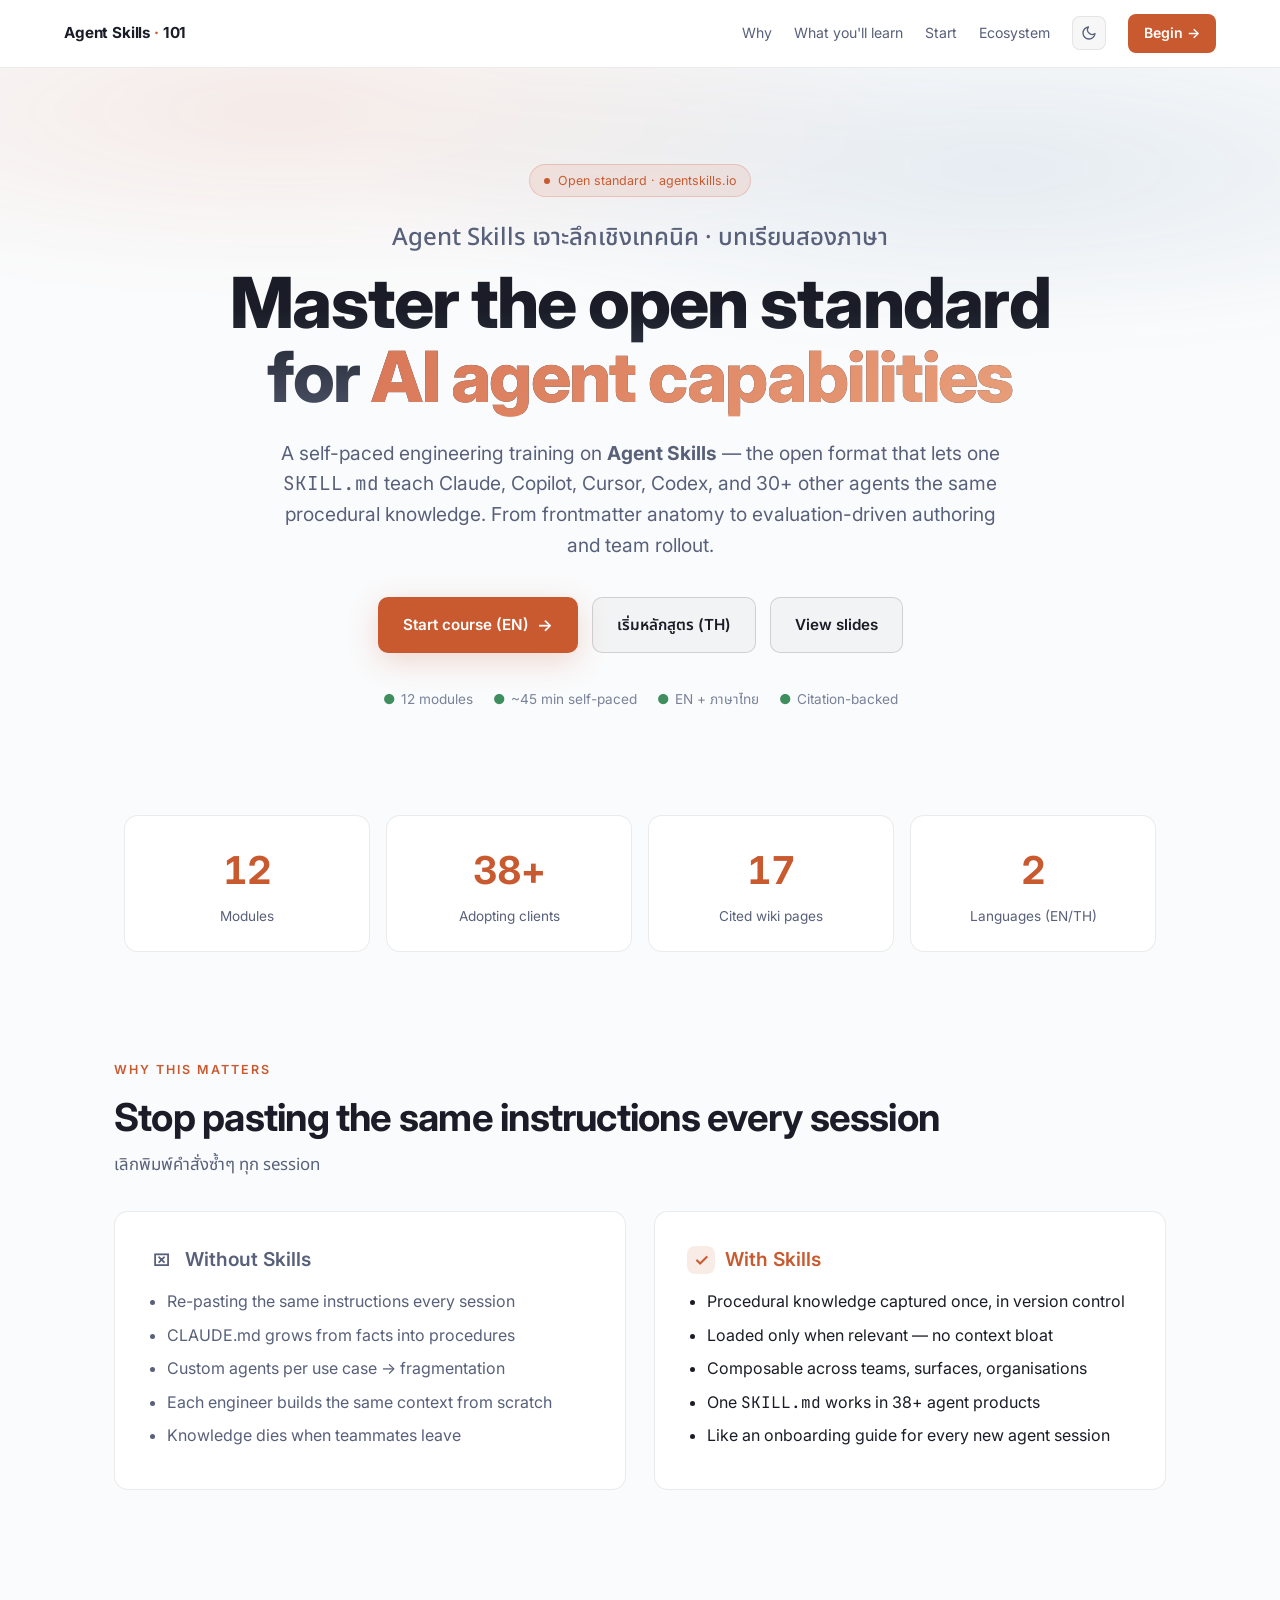
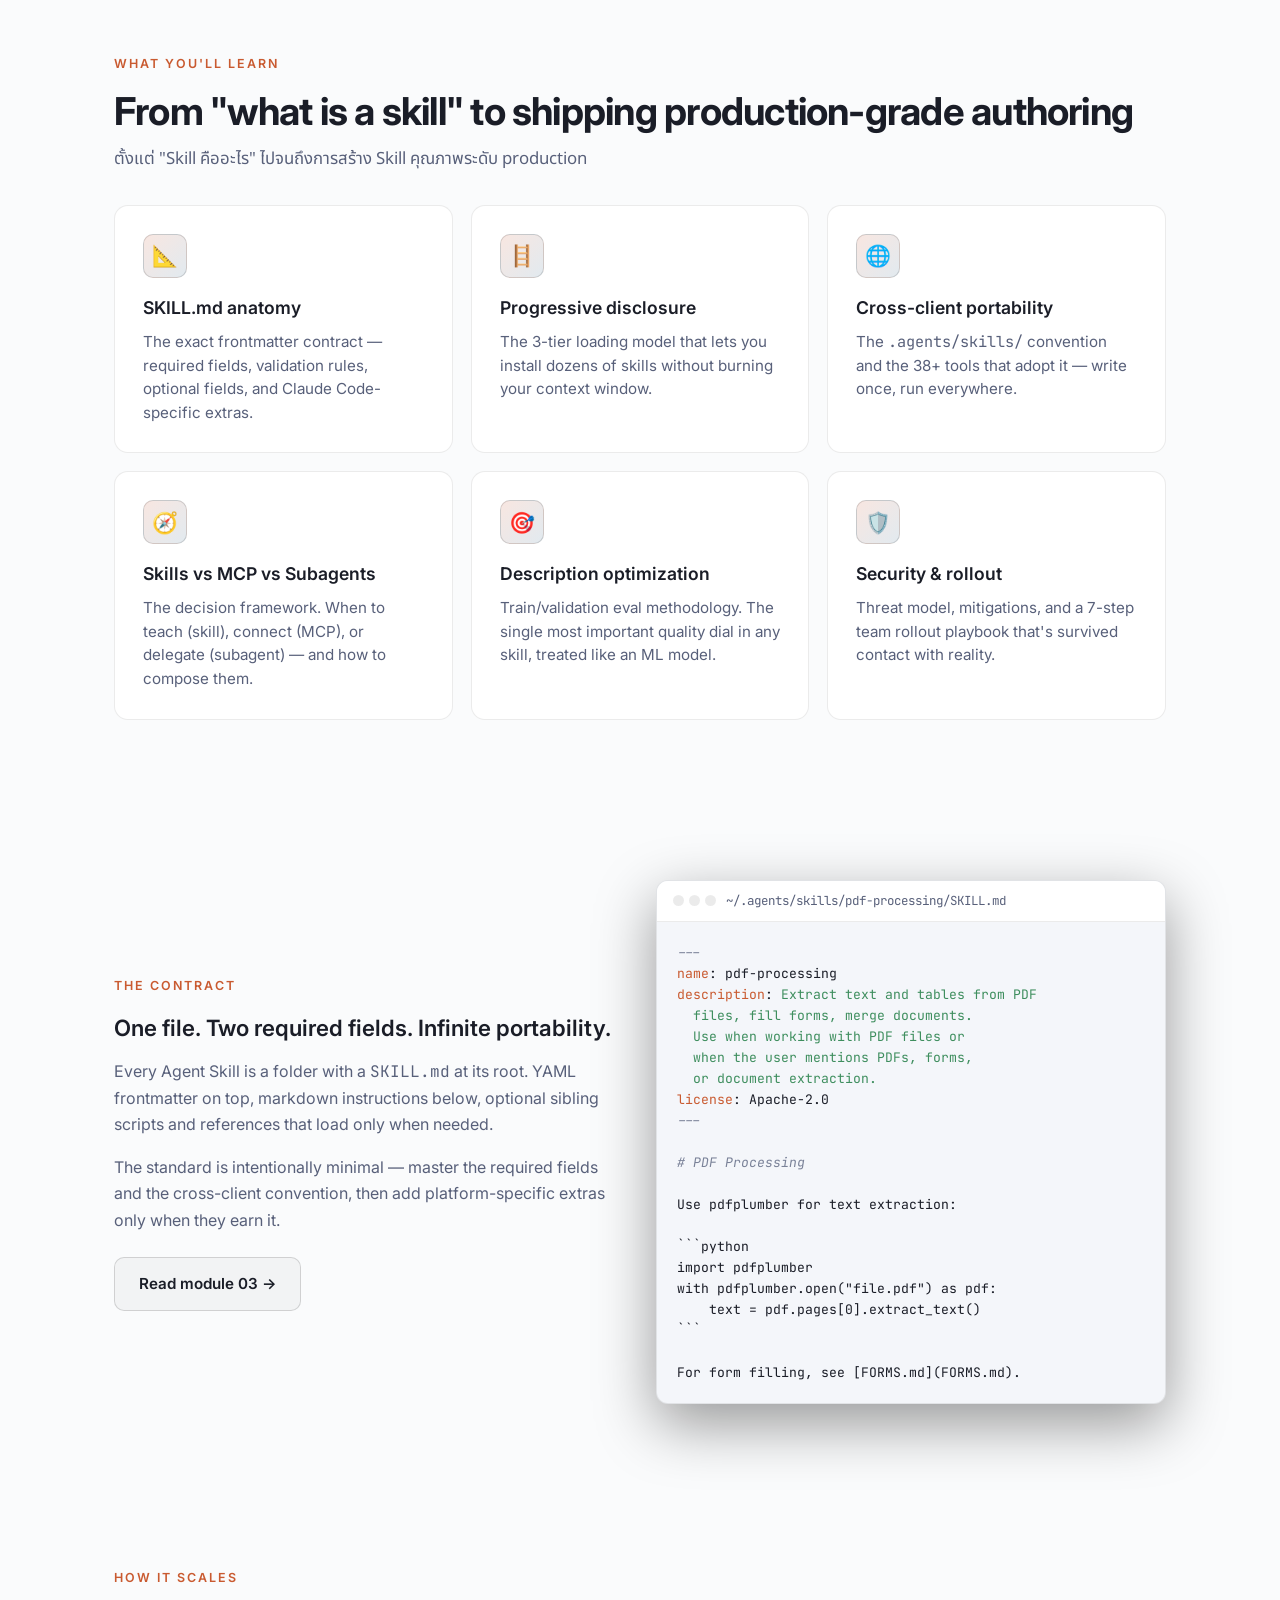
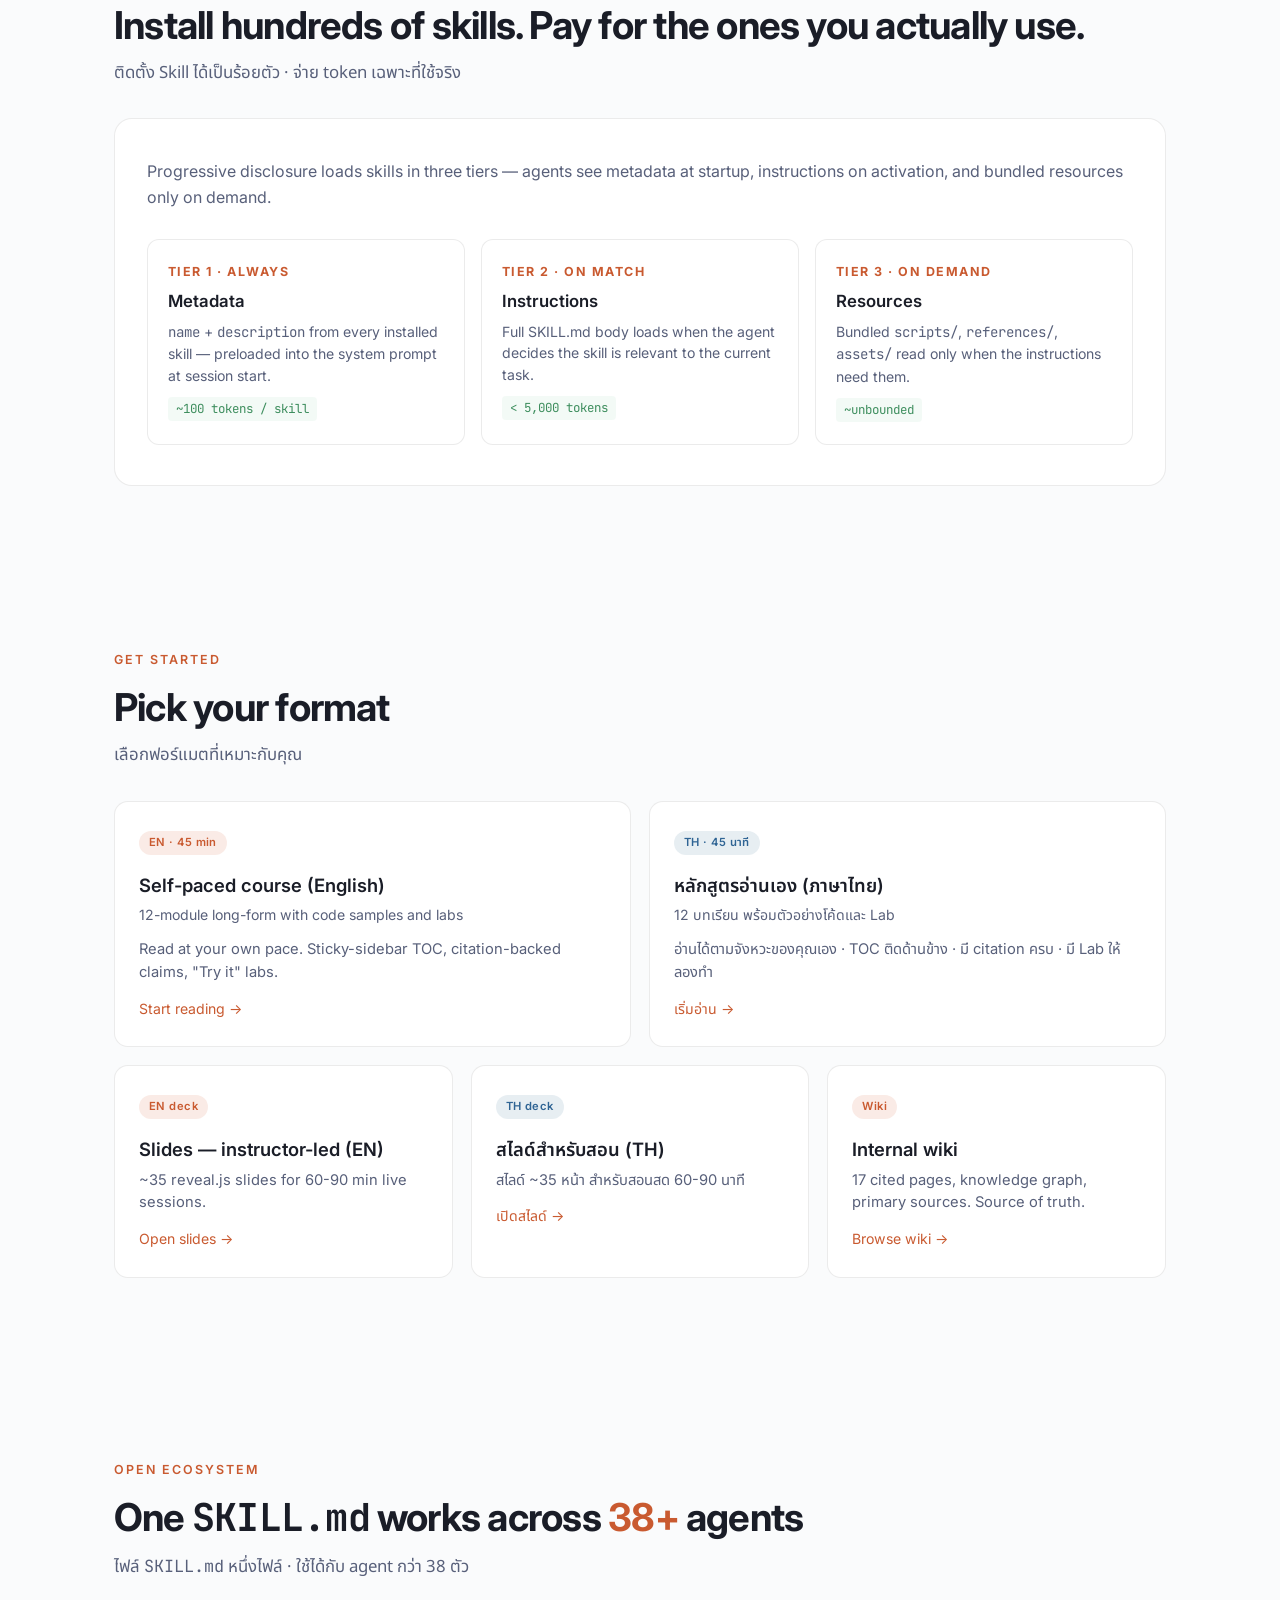
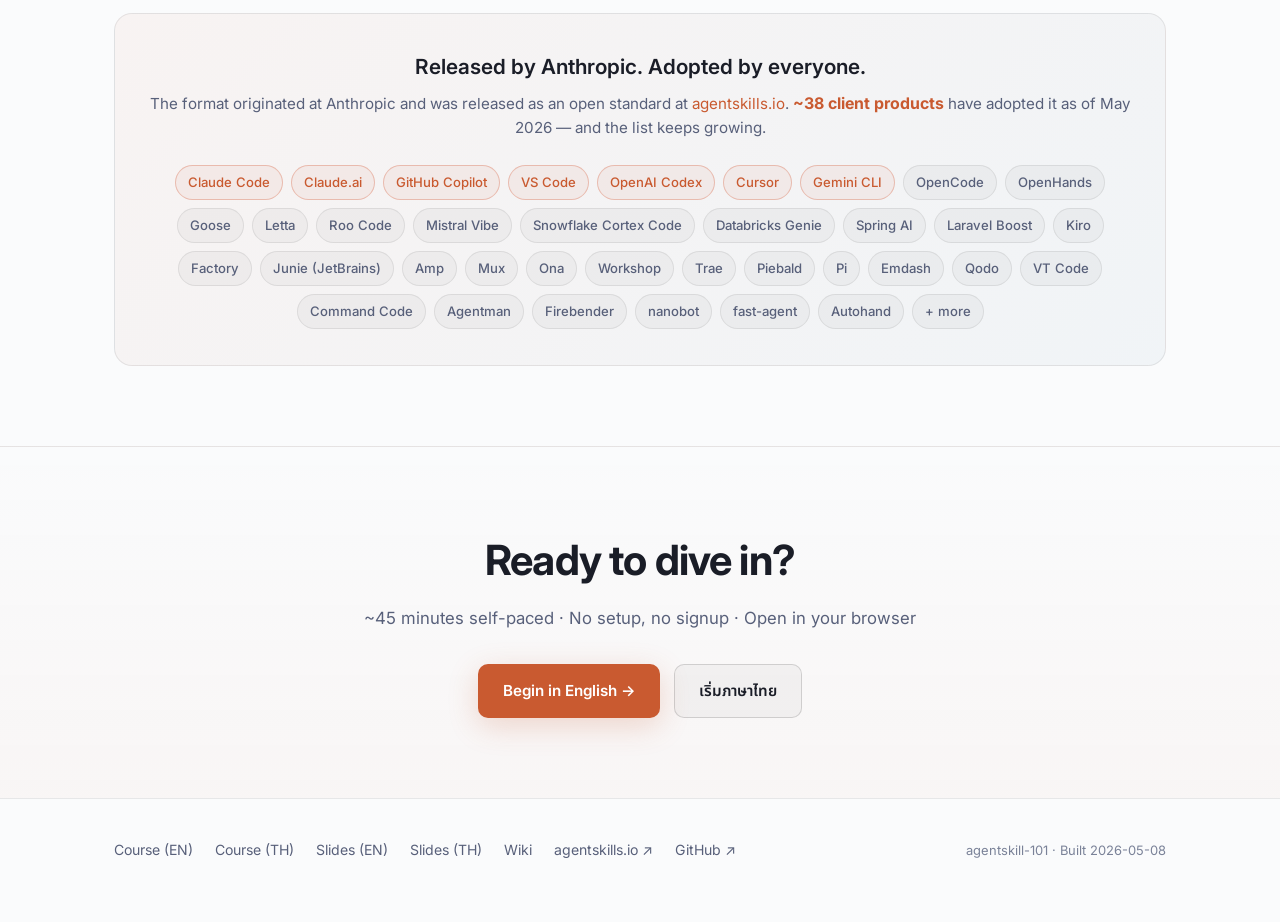
==== commit 7d52dbaa: "Add dark/light theme toggle to landing, course pages, and 404 Same pattern as personal hub: - Inline" ====
--- a/index.html
+++ b/index.html
@@ -9,19 +9,33 @@
 <meta property="og:description" content="Bilingual training on Anthropic's Agent Skills open standard. Wiki, slides, and self-paced course." />
 <meta property="og:type" content="website" />
 <meta property="og:url" content="https://supachai-j.github.io/agent-skills-training/" />
+<meta name="theme-color" content="#0b0d12" media="(prefers-color-scheme: dark)" />
+<meta name="theme-color" content="#fafbfc" media="(prefers-color-scheme: light)" />
+
+<!-- Theme bootstrap: runs before paint to prevent flash -->
+<script>
+  (function() {
+    try {
+      var stored = localStorage.getItem('theme');
+      var theme = stored || (window.matchMedia('(prefers-color-scheme: light)').matches ? 'light' : 'dark');
+      document.documentElement.dataset.theme = theme;
+    } catch (e) { document.documentElement.dataset.theme = 'dark'; }
+  })();
+</script>
 
 <link rel="preconnect" href="https://fonts.googleapis.com" />
 <link rel="preconnect" href="https://fonts.gstatic.com" crossorigin />
 <link href="https://fonts.googleapis.com/css2?family=Inter:wght@400;500;600;700;800&family=Noto+Sans+Thai:wght@400;500;600;700&family=JetBrains+Mono:wght@400;500&display=swap" rel="stylesheet" />
 
 <style>
-  :root {
+  :root, [data-theme="dark"] {
     --bg: #0b0d12;
     --bg-2: #0f1116;
     --panel: #161922;
     --panel-2: #1c2030;
     --accent: #d97757;
     --accent-glow: rgba(217,119,87,0.35);
+    --accent-on: #1a0f08;
     --accent-2: #5d8aa8;
     --accent-3: #6dba88;
     --muted: #8a93a3;
@@ -29,6 +43,42 @@
     --text: #e8ecf2;
     --border: rgba(255,255,255,0.06);
     --border-2: rgba(255,255,255,0.10);
+    --nav-bg: rgba(11,13,18,0.85);
+    --hero-text-1: #ffffff;
+    --hero-text-2: #b8c1d0;
+    --hero-glow-1: rgba(217,119,87,0.18);
+    --hero-glow-2: rgba(93,138,168,0.18);
+    --soft-1: rgba(255,255,255,0.04);
+    --soft-2: rgba(255,255,255,0.06);
+    --soft-3: rgba(255,255,255,0.12);
+    --code-bg: var(--bg-2);
+    --code-text: #d8e0eb;
+  }
+  [data-theme="light"] {
+    --bg: #fafbfc;
+    --bg-2: #ffffff;
+    --panel: #ffffff;
+    --panel-2: #f4f6fa;
+    --accent: #c95a30;
+    --accent-glow: rgba(201,90,48,0.22);
+    --accent-on: #ffffff;
+    --accent-2: #2f6494;
+    --accent-3: #3e8e5e;
+    --muted: #58607a;
+    --muted-2: #7a8298;
+    --text: #1a1d27;
+    --border: rgba(0,0,0,0.08);
+    --border-2: rgba(0,0,0,0.14);
+    --nav-bg: rgba(255,255,255,0.85);
+    --hero-text-1: #1a1d27;
+    --hero-text-2: #4a5165;
+    --hero-glow-1: rgba(201,90,48,0.10);
+    --hero-glow-2: rgba(47,100,148,0.10);
+    --soft-1: rgba(0,0,0,0.03);
+    --soft-2: rgba(0,0,0,0.05);
+    --soft-3: rgba(0,0,0,0.08);
+    --code-bg: #f4f6fa;
+    --code-text: #1a1d27;
   }
   * { box-sizing: border-box; }
   html { scroll-behavior: smooth; }
@@ -47,7 +97,7 @@
   /* ================ NAV ================ */
   nav.top {
     position: sticky; top: 0; z-index: 50;
-    background: rgba(11,13,18,0.85);
+    background: var(--nav-bg);
     backdrop-filter: blur(14px);
     -webkit-backdrop-filter: blur(14px);
     border-bottom: 1px solid var(--border);
@@ -64,11 +114,27 @@
   nav.top .links { display: flex; gap: 22px; align-items: center; font-size: 0.88em; }
   nav.top .links a { color: var(--muted); }
   nav.top .links a:hover { color: var(--text); text-decoration: none; }
+  /* theme toggle */
+  .theme-toggle {
+    background: var(--soft-1);
+    border: 1px solid var(--border);
+    color: var(--muted);
+    width: 34px; height: 34px;
+    border-radius: 8px;
+    display: inline-grid; place-items: center;
+    cursor: pointer; padding: 0;
+    transition: background-color .15s, color .15s, border-color .15s;
+  }
+  .theme-toggle:hover { background: var(--soft-2); color: var(--text); border-color: var(--border-2); }
+  .theme-toggle svg { width: 16px; height: 16px; display: block; }
+  .theme-toggle .icon-moon { display: none; }
+  [data-theme="light"] .theme-toggle .icon-sun { display: none; }
+  [data-theme="light"] .theme-toggle .icon-moon { display: block; }
   nav.top .cta {
-    background: var(--accent); color: #1a0f08 !important;
+    background: var(--accent); color: var(--accent-on) !important;
     padding: 8px 16px; border-radius: 8px; font-weight: 600;
   }
-  nav.top .cta:hover { background: #e88563; text-decoration: none; }
+  nav.top .cta:hover { filter: brightness(1.1); text-decoration: none; }
   @media (max-width: 720px) {
     nav.top .links { gap: 14px; }
     nav.top .links .hide-sm { display: none; }
@@ -85,8 +151,8 @@
     content: "";
     position: absolute; inset: -10% -20% 30% -20%;
     background:
-      radial-gradient(ellipse 60% 50% at 30% 20%, rgba(217,119,87,0.18), transparent 60%),
-      radial-gradient(ellipse 60% 50% at 70% 30%, rgba(93,138,168,0.18), transparent 60%);
+      radial-gradient(ellipse 60% 50% at 30% 20%, var(--hero-glow-1), transparent 60%),
+      radial-gradient(ellipse 60% 50% at 70% 30%, var(--hero-glow-2), transparent 60%);
     filter: blur(20px);
     pointer-events: none;
     z-index: 0;
@@ -109,7 +175,7 @@
     line-height: 1.05;
     letter-spacing: -0.025em;
     margin: 0 0 14px;
-    background: linear-gradient(180deg, #ffffff 30%, #b8c1d0 100%);
+    background: linear-gradient(180deg, var(--hero-text-1) 30%, var(--hero-text-2) 100%);
     -webkit-background-clip: text;
     background-clip: text;
     -webkit-text-fill-color: transparent;
@@ -143,16 +209,16 @@
   }
   .btn:hover { text-decoration: none; transform: translateY(-1px); }
   .btn.primary {
-    background: var(--accent); color: #1a0f08;
+    background: var(--accent); color: var(--accent-on);
     box-shadow: 0 8px 30px var(--accent-glow);
   }
-  .btn.primary:hover { background: #e88563; }
+  .btn.primary:hover { filter: brightness(1.1); }
   .btn.ghost {
-    background: rgba(255,255,255,0.04);
+    background: var(--soft-1);
     color: var(--text);
     border-color: var(--border-2);
   }
-  .btn.ghost:hover { background: rgba(255,255,255,0.08); border-color: rgba(255,255,255,0.18); }
+  .btn.ghost:hover { background: var(--soft-2); border-color: var(--border-2); }
   .btn .arrow { font-size: 1.1em; }
   .hero .meta-row {
     display: flex; flex-wrap: wrap; gap: 20px; justify-content: center;
@@ -263,7 +329,7 @@
     color: var(--muted); margin: 0 0 16px; line-height: 1.65;
   }
   .code-preview .code {
-    background: var(--bg-2);
+    background: var(--code-bg);
     border: 1px solid var(--border);
     border-radius: 12px;
     overflow: hidden;
@@ -278,12 +344,12 @@
     font-family: "JetBrains Mono", monospace;
   }
   .code-preview .code-head .dots { display: flex; gap: 5px; }
-  .code-preview .code-head .dot { width: 11px; height: 11px; border-radius: 50%; background: rgba(255,255,255,0.12); }
+  .code-preview .code-head .dot { width: 11px; height: 11px; border-radius: 50%; background: var(--soft-3); }
   .code-preview .code pre {
     margin: 0; padding: 20px; overflow-x: auto;
     font-family: "JetBrains Mono", monospace;
     font-size: 0.82em; line-height: 1.6;
-    color: #d8e0eb;
+    color: var(--code-text);
   }
   .code-preview .code .k { color: var(--accent); }
   .code-preview .code .s { color: var(--accent-3); }
@@ -347,7 +413,7 @@
   }
   .eco-pill {
     padding: 6px 12px; border-radius: 999px;
-    background: rgba(255,255,255,0.04);
+    background: var(--soft-1);
     border: 1px solid var(--border);
     color: var(--muted); font-size: 0.82em;
     font-weight: 500;
@@ -427,6 +493,18 @@
       <a href="#what" class="hide-sm">What you'll learn</a>
       <a href="#start">Start</a>
       <a href="#ecosystem" class="hide-sm">Ecosystem</a>
+      <button class="theme-toggle" id="theme-toggle" type="button" aria-label="Toggle dark/light theme" title="Toggle theme">
+        <svg class="icon-sun" viewBox="0 0 24 24" fill="none" stroke="currentColor" stroke-width="2" stroke-linecap="round" stroke-linejoin="round" aria-hidden="true">
+          <circle cx="12" cy="12" r="4"/>
+          <path d="M12 2v2"/><path d="M12 20v2"/>
+          <path d="m4.93 4.93 1.41 1.41"/><path d="m17.66 17.66 1.41 1.41"/>
+          <path d="M2 12h2"/><path d="M20 12h2"/>
+          <path d="m4.93 19.07 1.41-1.41"/><path d="m17.66 6.34 1.41-1.41"/>
+        </svg>
+        <svg class="icon-moon" viewBox="0 0 24 24" fill="none" stroke="currentColor" stroke-width="2" stroke-linecap="round" stroke-linejoin="round" aria-hidden="true">
+          <path d="M21 12.79A9 9 0 1 1 11.21 3 7 7 0 0 0 21 12.79z"/>
+        </svg>
+      </button>
       <a href="course-en.html" class="cta">Begin →</a>
     </div>
   </div>
@@ -735,5 +813,27 @@
   <div class="built">agentskill-101 · Built 2026-05-08</div>
 </footer>
 
+<script>
+  (function() {
+    var btn = document.getElementById('theme-toggle');
+    if (!btn) return;
+    btn.addEventListener('click', function() {
+      var current = document.documentElement.dataset.theme || 'dark';
+      var next = current === 'light' ? 'dark' : 'light';
+      document.documentElement.dataset.theme = next;
+      try { localStorage.setItem('theme', next); } catch (e) {}
+      btn.setAttribute('aria-label', 'Switch to ' + (next === 'light' ? 'dark' : 'light') + ' theme');
+    });
+    var mq = window.matchMedia('(prefers-color-scheme: light)');
+    if (mq.addEventListener) {
+      mq.addEventListener('change', function(e) {
+        if (!localStorage.getItem('theme')) {
+          document.documentElement.dataset.theme = e.matches ? 'light' : 'dark';
+        }
+      });
+    }
+  })();
+</script>
+
 </body>
 </html>
